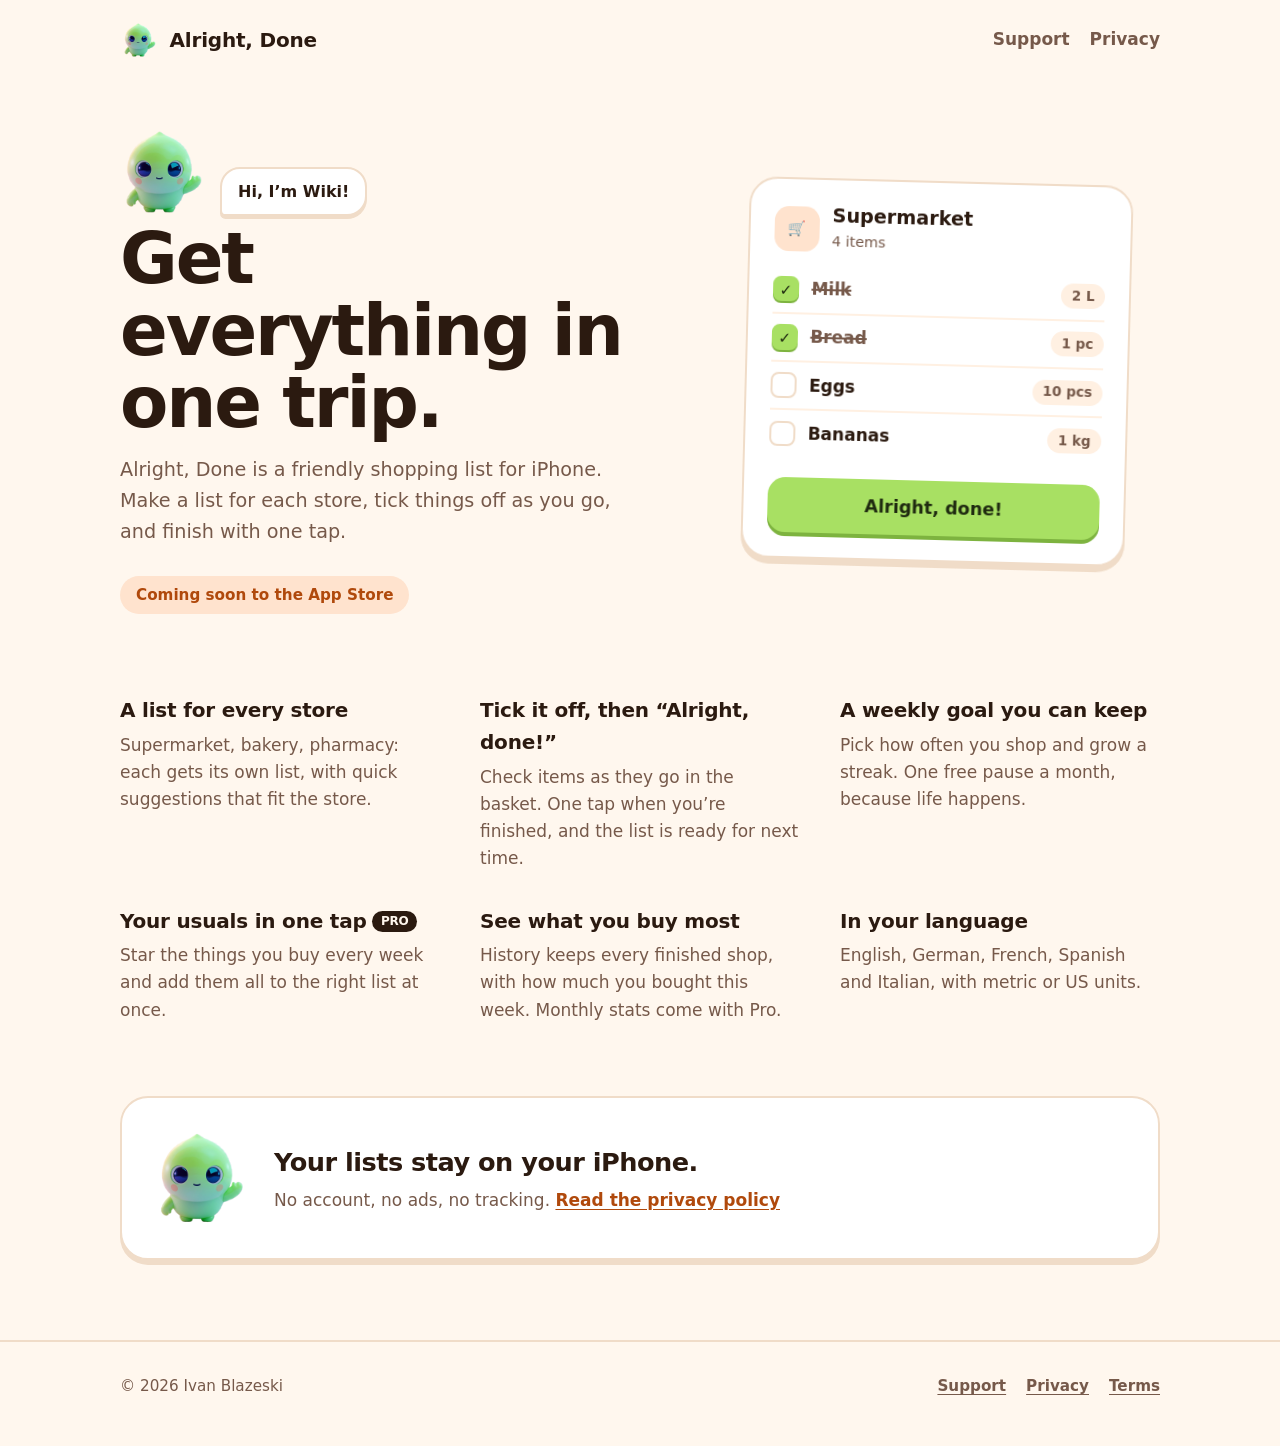
==== index.html @ 2600f2be "Website: home, privacy, support, terms" ====
<!doctype html>
<html lang="en">
<head>
<meta charset="utf-8">
<meta name="viewport" content="width=device-width, initial-scale=1">
<title>Alright, Done: a friendly shopping list for iPhone</title>
<meta name="description" content="Make a list for each store, tick things off, and get everything in one trip. Your lists stay on your iPhone.">
<meta property="og:title" content="Alright, Done: a friendly shopping list for iPhone">
<meta property="og:description" content="Make a list for each store, tick things off, and get everything in one trip. Your lists stay on your iPhone.">
<meta property="og:image" content="https://ivanblazeski.github.io/alrightdone/assets/apple-touch-icon.png">
<link rel="icon" href="assets/favicon.png">
<link rel="apple-touch-icon" href="assets/apple-touch-icon.png">
<link rel="stylesheet" href="assets/site.css">
</head>
<body>
<header class="site-header"><div class="wrap">
<a class="brand" href="./"><img src="assets/favicon.png" alt="" width="40" height="40">Alright, Done</a>
<nav class="site-nav" aria-label="Main"><a href="support/">Support</a><a href="privacy/">Privacy</a></nav>
</div></header>
<main class="wrap">
<section class="hero">
<div>
<div class="say"><img src="assets/wiki.png" alt="Wiki, the app's little green mascot, waving" width="88" height="88"><span class="bubble">Hi, I’m Wiki!</span></div>
<h1>Get everything in one trip.</h1>
<p class="lead">Alright, Done is a friendly shopping list for iPhone. Make a list for each store, tick things off as you go, and finish with one tap.</p>
<span class="status">Coming soon to the App Store</span>
</div>
<div class="listcard" role="img" aria-label="Example list: Supermarket, with milk and bread ticked off, eggs and bananas still to buy, and an Alright, done! button">
<div class="listcard-head"><span class="tile" aria-hidden="true">🛒</span><div><strong>Supermarket</strong><span>4 items</span></div></div>
<ul class="items" aria-hidden="true">
<li class="done"><span class="box">✓</span><span class="name">Milk</span><span class="amount">2 L</span></li>
<li class="done"><span class="box">✓</span><span class="name">Bread</span><span class="amount">1 pc</span></li>
<li><span class="box"></span><span class="name">Eggs</span><span class="amount">10 pcs</span></li>
<li><span class="box"></span><span class="name">Bananas</span><span class="amount">1 kg</span></li>
</ul>
<span class="finish" aria-hidden="true">Alright, done!</span>
</div>
</section>

<section class="features" aria-label="What the app does">
<div><h2>A list for every store</h2><p>Supermarket, bakery, pharmacy: each gets its own list, with quick suggestions that fit the store.</p></div>
<div><h2>Tick it off, then “Alright, done!”</h2><p>Check items as they go in the basket. One tap when you’re finished, and the list is ready for next time.</p></div>
<div><h2>A weekly goal you can keep</h2><p>Pick how often you shop and grow a streak. One free pause a month, because life happens.</p></div>
<div><h2>Your usuals in one tap<span class="pro">PRO</span></h2><p>Star the things you buy every week and add them all to the right list at once.</p></div>
<div><h2>See what you buy most</h2><p>History keeps every finished shop, with how much you bought this week. Monthly stats come with Pro.</p></div>
<div><h2>In your language</h2><p>English, German, French, Spanish and Italian, with metric or US units.</p></div>
</section>

<section class="promise">
<img src="assets/wiki.png" alt="" width="96" height="96">
<div><h2>Your lists stay on your iPhone.</h2><p>No account, no ads, no tracking. <a href="privacy/">Read the privacy policy</a></p></div>
</section>
</main>
<footer class="site-footer"><div class="wrap">
<span>© 2026 Ivan Blazeski</span>
<nav aria-label="Footer"><a href="support/">Support</a><a href="privacy/">Privacy</a><a href="terms/">Terms</a></nav>
</div></footer>
</body>
</html>
---- assets/site.css ----
:root{
  --bg:#FFF7EE; --surface:#FFFFFF; --surface2:#FFF0E2; --ink:#2B1A10; --ink2:#76594A;
  --border:#F0DCC8; --primary:#FF8A3D; --lip:#D9661C; --primary-text:#B0490C;
  --lime:#A8E063; --lime-lip:#7DB33F; --on-lime:#1F2A10; --tint:#FFE3CE;
  --font: ui-rounded, "SF Pro Rounded", "Nunito", system-ui, -apple-system, "Segoe UI", sans-serif;
  color-scheme: light dark;
}
@media (prefers-color-scheme: dark){
  :root{
    --bg:#1B1510; --surface:#2A211A; --surface2:#33281F; --ink:#FFF3E6; --ink2:#CDB6A5;
    --border:#3E3027; --lip:#B85A1A; --primary-text:#FFB27D; --lime:#B4EC6E; --lime-lip:#6E9F33;
    --tint:#45301F;
  }
}
*{box-sizing:border-box}
html{-webkit-text-size-adjust:100%}
body{margin:0;background:var(--bg);color:var(--ink);font-family:var(--font);font-size:1.0625rem;line-height:1.6;font-weight:500}
a{color:var(--primary-text);font-weight:700;text-underline-offset:3px}
a:focus-visible,.button:focus-visible{outline:3px solid var(--primary);outline-offset:3px;border-radius:8px}
img{max-width:100%;height:auto}
.wrap{max-width:68rem;margin:0 auto;padding:0 1.5rem}
.text{max-width:40rem}

/* header + footer */
.site-header{padding:1.25rem 0}
.site-header .wrap{display:flex;align-items:center;justify-content:space-between;gap:1rem;flex-wrap:wrap}
.brand{display:flex;align-items:center;gap:.6rem;color:var(--ink);text-decoration:none;font-weight:900;font-size:1.25rem;letter-spacing:-.01em}
.brand img{width:2.5rem;height:2.5rem}
.site-nav{display:flex;gap:1.25rem}
.site-nav a{color:var(--ink2);text-decoration:none;font-weight:800}
.site-nav a:hover,.site-nav a[aria-current=page]{color:var(--ink)}
.site-footer{margin-top:5rem;padding:2rem 0 3rem;border-top:2px solid var(--border);color:var(--ink2);font-size:.95rem}
.site-footer .wrap{display:flex;justify-content:space-between;gap:1rem;flex-wrap:wrap}
.site-footer nav{display:flex;gap:1.25rem}
.site-footer a{color:var(--ink2)}

/* hero */
.hero{display:grid;grid-template-columns:1.1fr .9fr;gap:3rem;align-items:center;padding:3rem 0 2rem}
.hero h1{font-size:clamp(2.6rem,6vw,4.4rem);line-height:1.02;letter-spacing:-.03em;font-weight:900;margin:.5rem 0 1rem}
.hero p.lead{font-size:1.2rem;color:var(--ink2);max-width:32rem;margin:0 0 1.75rem}
.say{display:flex;align-items:flex-end;gap:.75rem;margin-bottom:.5rem}
.say img{width:5.5rem}
.bubble{background:var(--surface);border:2px solid var(--border);border-radius:1.25rem 1.25rem 1.25rem .35rem;box-shadow:0 3px 0 var(--border);padding:.6rem 1rem;font-weight:800;font-size:1rem}
.status{display:inline-flex;align-items:center;gap:.5rem;background:var(--tint);color:var(--primary-text);border-radius:999px;padding:.45rem 1rem;font-weight:800;font-size:.95rem}

/* the list card: the one memorable thing */
.listcard{background:var(--surface);border:2px solid var(--border);border-radius:1.75rem;box-shadow:0 6px 0 var(--border);padding:1.5rem;max-width:24rem;justify-self:center;width:100%;transform:rotate(1.5deg)}
.listcard-head{display:flex;align-items:center;gap:.8rem;margin-bottom:.75rem}
.tile{width:2.8rem;height:2.8rem;border-radius:.9rem;background:var(--tint);display:grid;place-items:center;font-size:1.35rem}
.listcard-head strong{display:block;font-size:1.2rem;font-weight:900;line-height:1.2}
.listcard-head span{color:var(--ink2);font-size:.9rem}
.items{list-style:none;margin:0 0 1.25rem;padding:0}
.items li{display:flex;align-items:center;gap:.8rem;padding:.6rem 0;border-top:2px solid var(--surface2);font-weight:700}
.items li:first-child{border-top:0}
.box{width:1.6rem;height:1.6rem;border-radius:.5rem;border:2px solid var(--border);flex:none;display:grid;place-items:center}
.items li.done .box{background:var(--lime);border-color:var(--lime);box-shadow:0 2px 0 var(--lime-lip);color:var(--on-lime);font-size:.95rem;font-weight:900}
.items li.done .name{color:var(--ink2);text-decoration:line-through;text-decoration-thickness:2px}
.amount{margin-left:auto;background:var(--surface2);color:var(--ink2);border-radius:999px;padding:.1rem .65rem;font-size:.85rem;font-weight:800}
.finish{display:block;text-align:center;background:var(--lime);color:var(--on-lime);border-radius:1.1rem;box-shadow:0 4px 0 var(--lime-lip);padding:.85rem;font-weight:900;font-size:1.1rem}

/* features */
.features{display:grid;grid-template-columns:repeat(auto-fit,minmax(15rem,1fr));gap:2rem 2.5rem;padding:3rem 0 1rem}
.features h2{font-size:1.25rem;font-weight:900;margin:0 0 .35rem;letter-spacing:-.01em}
.features p{margin:0;color:var(--ink2)}
.pro{display:inline-block;background:var(--ink);color:var(--bg);border-radius:999px;padding:.05rem .55rem;font-size:.75rem;font-weight:900;margin-left:.35rem;vertical-align:.2em}
.promise{margin:3.5rem 0 0;background:var(--surface);border:2px solid var(--border);border-radius:1.75rem;box-shadow:0 5px 0 var(--border);padding:2rem;display:flex;gap:1.5rem;align-items:center;flex-wrap:wrap}
.promise h2{font-size:1.6rem;font-weight:900;letter-spacing:-.02em;margin:0 0 .25rem}
.promise p{margin:0;color:var(--ink2)}
.promise div{flex:1 1 20rem}

/* documents (privacy, support, terms) */
.doc{padding:2rem 0}
.doc h1{font-size:clamp(2.2rem,5vw,3.2rem);font-weight:900;letter-spacing:-.025em;line-height:1.08;margin:.5rem 0 .5rem}
.doc .updated{color:var(--ink2);margin:0 0 2rem}
.doc h2{font-size:1.35rem;font-weight:900;margin:2.5rem 0 .5rem;letter-spacing:-.01em}
.doc h3{font-size:1.1rem;font-weight:900;margin:1.75rem 0 .35rem}
.doc ul{padding-left:1.25rem}
.doc li{margin:.35rem 0}
.summary{background:var(--surface);border:2px solid var(--border);border-radius:1.25rem;box-shadow:0 4px 0 var(--border);padding:1.25rem 1.5rem;font-weight:700}
.summary p{margin:.25rem 0}
.mail{display:inline-block;background:var(--primary);color:#2B1A10;text-decoration:none;border-radius:1.1rem;box-shadow:0 4px 0 var(--lip);padding:.85rem 1.4rem;font-weight:900;margin:.5rem 0 1rem}
.mail:active{transform:translateY(3px);box-shadow:0 1px 0 var(--lip)}
details{border-top:2px solid var(--border);padding:.9rem 0}
details:last-of-type{border-bottom:2px solid var(--border)}
summary{cursor:pointer;font-weight:900;font-size:1.1rem;list-style:none;display:flex;justify-content:space-between;gap:1rem}
summary::-webkit-details-marker{display:none}
summary::after{content:"+";color:var(--primary-text);font-weight:900}
details[open] summary::after{content:"–"}
details p{margin:.6rem 0 .25rem;color:var(--ink2)}

@media (max-width:52rem){
  .hero{grid-template-columns:1fr;gap:2rem;padding-top:1.5rem}
  .listcard{transform:none}
}
@media (prefers-reduced-motion:no-preference){
  .listcard{animation:land .7s cubic-bezier(.2,.9,.3,1.2) both}
  @keyframes land{from{opacity:0;transform:translateY(16px) rotate(-1deg)}to{opacity:1;transform:rotate(1.5deg)}}
}
@media (prefers-reduced-motion:no-preference) and (max-width:52rem){
  @keyframes land{from{opacity:0;transform:translateY(16px)}to{opacity:1;transform:none}}
}
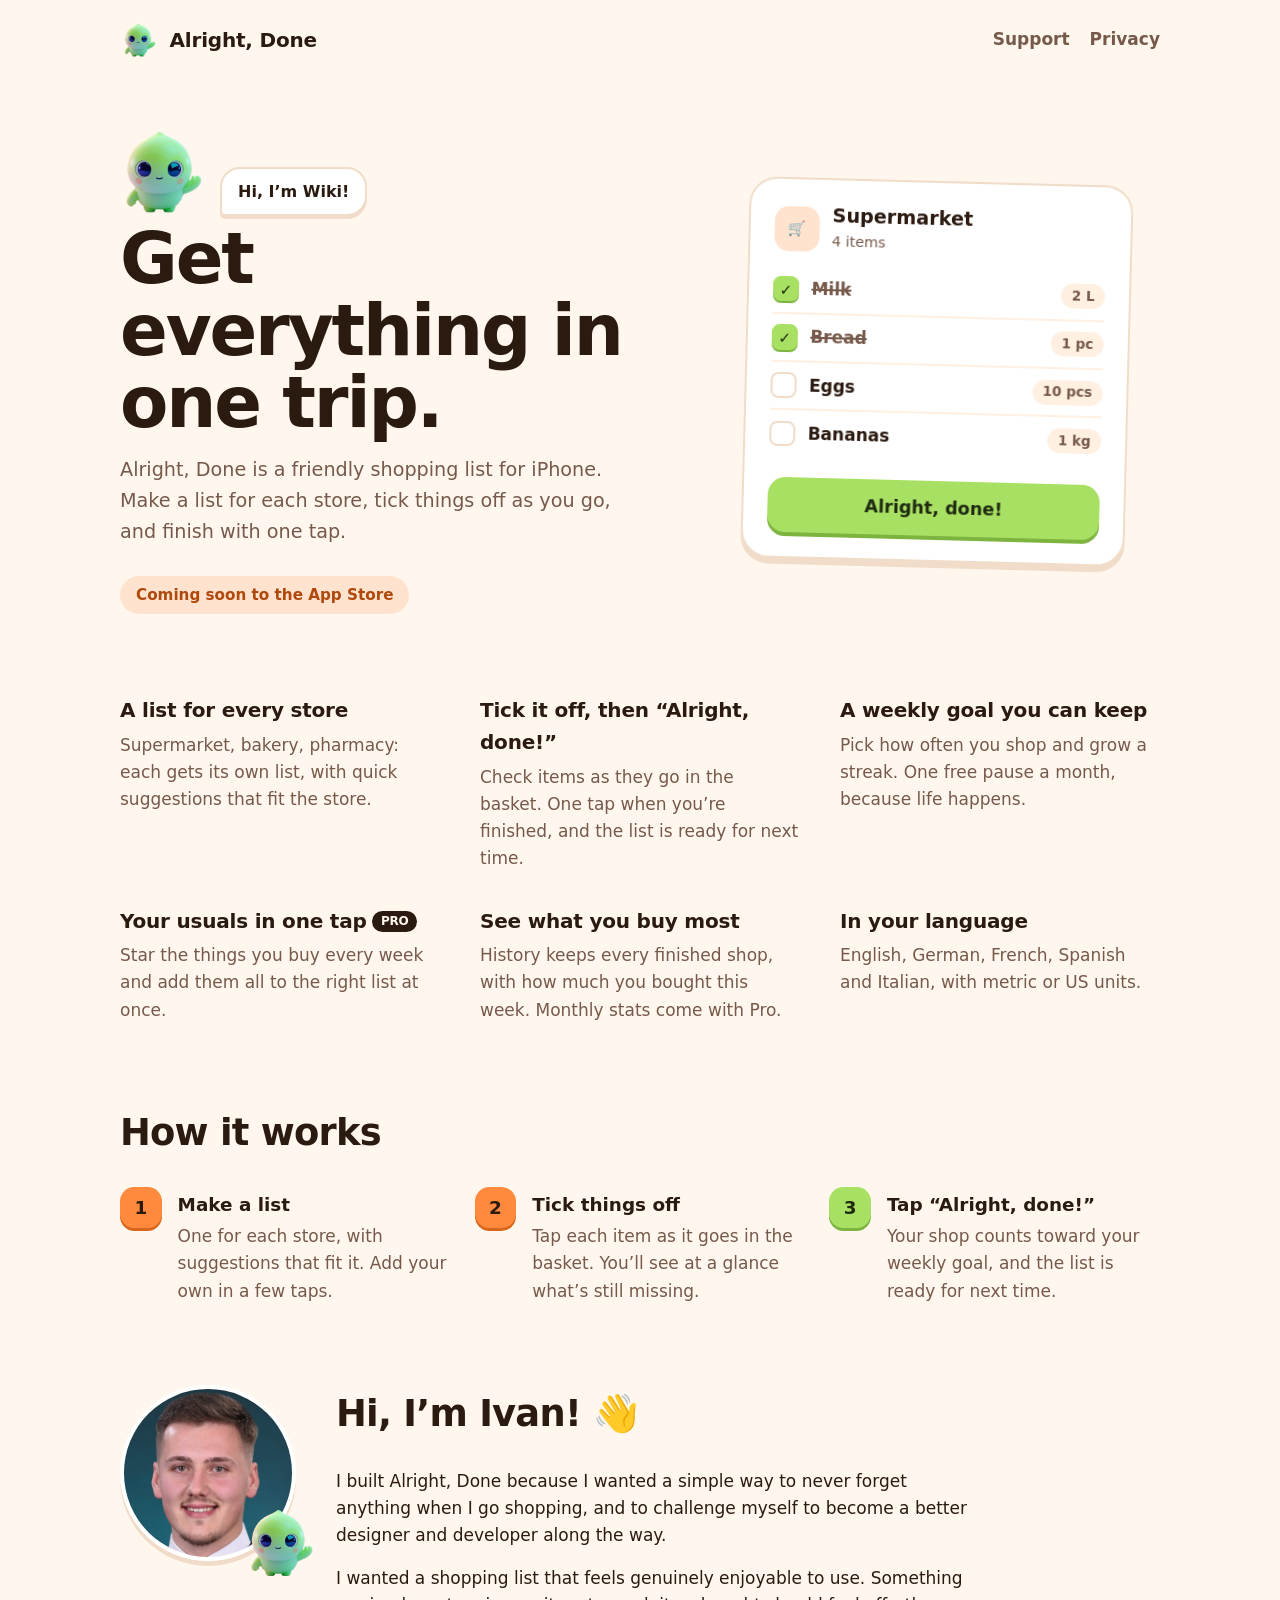
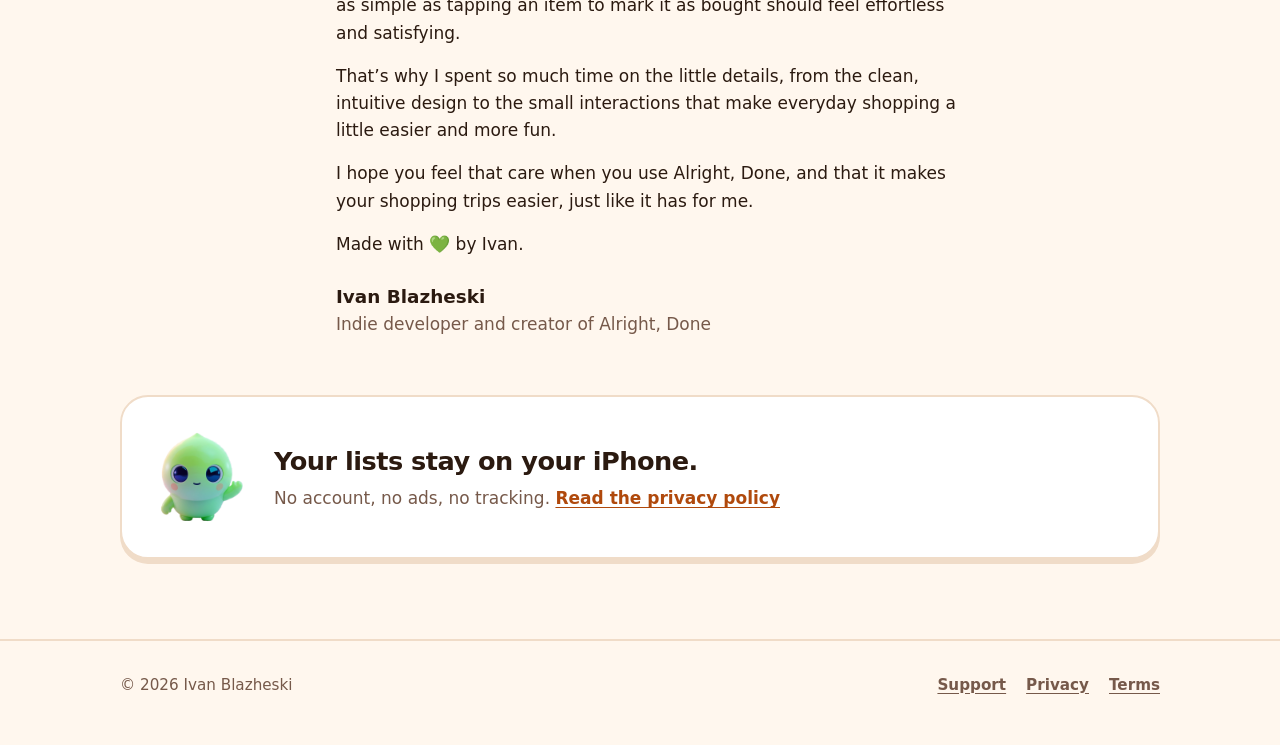
==== commit 1638468c: "Add How it works and Hi, I'm Ivan" ====
--- a/index.html
+++ b/index.html
@@ -46,13 +46,35 @@
 <div><h2>In your language</h2><p>English, German, French, Spanish and Italian, with metric or US units.</p></div>
 </section>
 
+<section class="steps" aria-labelledby="how">
+<h2 id="how">How it works</h2>
+<ol>
+<li><span class="n" aria-hidden="true">1</span><div><h3>Make a list</h3><p>One for each store, with suggestions that fit it. Add your own in a few taps.</p></div></li>
+<li><span class="n" aria-hidden="true">2</span><div><h3>Tick things off</h3><p>Tap each item as it goes in the basket. You’ll see at a glance what’s still missing.</p></div></li>
+<li><span class="n" aria-hidden="true">3</span><div><h3>Tap “Alright, done!”</h3><p>Your shop counts toward your weekly goal, and the list is ready for next time.</p></div></li>
+</ol>
+</section>
+
+<section class="hello" aria-labelledby="hello">
+<div class="portrait"><img class="photo" src="assets/ivan.jpg" alt="Ivan Blazheski, smiling" width="176" height="176"><img class="wiki" src="assets/wiki.png" alt="" width="72" height="72"></div>
+<div class="text">
+<h2 id="hello">Hi, I’m Ivan! 👋</h2>
+<p>I built Alright, Done because I wanted a simple way to never forget anything when I go shopping, and to challenge myself to become a better designer and developer along the way.</p>
+<p>I wanted a shopping list that feels genuinely enjoyable to use. Something as simple as tapping an item to mark it as bought should feel effortless and satisfying.</p>
+<p>That’s why I spent so much time on the little details, from the clean, intuitive design to the small interactions that make everyday shopping a little easier and more fun.</p>
+<p>I hope you feel that care when you use Alright, Done, and that it makes your shopping trips easier, just like it has for me.</p>
+<p>Made with 💚 by Ivan.</p>
+<div class="signature"><strong>Ivan Blazheski</strong><span>Indie developer and creator of Alright, Done</span></div>
+</div>
+</section>
+
 <section class="promise">
 <img src="assets/wiki.png" alt="" width="96" height="96">
 <div><h2>Your lists stay on your iPhone.</h2><p>No account, no ads, no tracking. <a href="privacy/">Read the privacy policy</a></p></div>
 </section>
 </main>
 <footer class="site-footer"><div class="wrap">
-<span>© 2026 Ivan Blazeski</span>
+<span>© 2026 Ivan Blazheski</span>
 <nav aria-label="Footer"><a href="support/">Support</a><a href="privacy/">Privacy</a><a href="terms/">Terms</a></nav>
 </div></footer>
 </body>
--- a/assets/site.css
+++ b/assets/site.css
@@ -99,3 +99,24 @@
 @media (prefers-reduced-motion:no-preference) and (max-width:52rem){
   @keyframes land{from{opacity:0;transform:translateY(16px)}to{opacity:1;transform:none}}
 }
+
+/* how it works: a real sequence, so numbered */
+.steps{margin:4rem 0 0}
+.steps h2,.hello h2{font-size:clamp(1.7rem,3.5vw,2.3rem);font-weight:900;letter-spacing:-.02em;margin:0 0 1.5rem}
+.steps ol{list-style:none;margin:0;padding:0;display:grid;grid-template-columns:repeat(auto-fit,minmax(15rem,1fr));gap:1.5rem}
+.steps li{display:flex;gap:1rem;align-items:flex-start}
+.steps .n{flex:none;width:2.6rem;height:2.6rem;border-radius:.9rem;background:var(--primary);color:#2B1A10;box-shadow:0 3px 0 var(--lip);display:grid;place-items:center;font-weight:900;font-size:1.15rem}
+.steps li:last-child .n{background:var(--lime);box-shadow:0 3px 0 var(--lime-lip);color:var(--on-lime)}
+.steps h3{margin:.2rem 0 .25rem;font-size:1.15rem;font-weight:900}
+.steps p{margin:0;color:var(--ink2)}
+
+/* hello from Ivan */
+.hello{margin:5rem 0 0;display:grid;grid-template-columns:auto 1fr;gap:2.5rem;align-items:start}
+.portrait{position:relative;width:11rem}
+.portrait .photo{width:11rem;height:11rem;border-radius:50%;object-fit:cover;border:4px solid var(--surface);box-shadow:0 5px 0 var(--border)}
+.portrait .wiki{position:absolute;width:4.5rem;right:-1.4rem;bottom:-.6rem}
+.hello .text p{margin:0 0 1rem}
+.signature{margin-top:1.5rem;display:flex;flex-direction:column}
+.signature strong{font-size:1.15rem;font-weight:900}
+.signature span{color:var(--ink2)}
+@media (max-width:40rem){.hello{grid-template-columns:1fr;gap:1.5rem}}
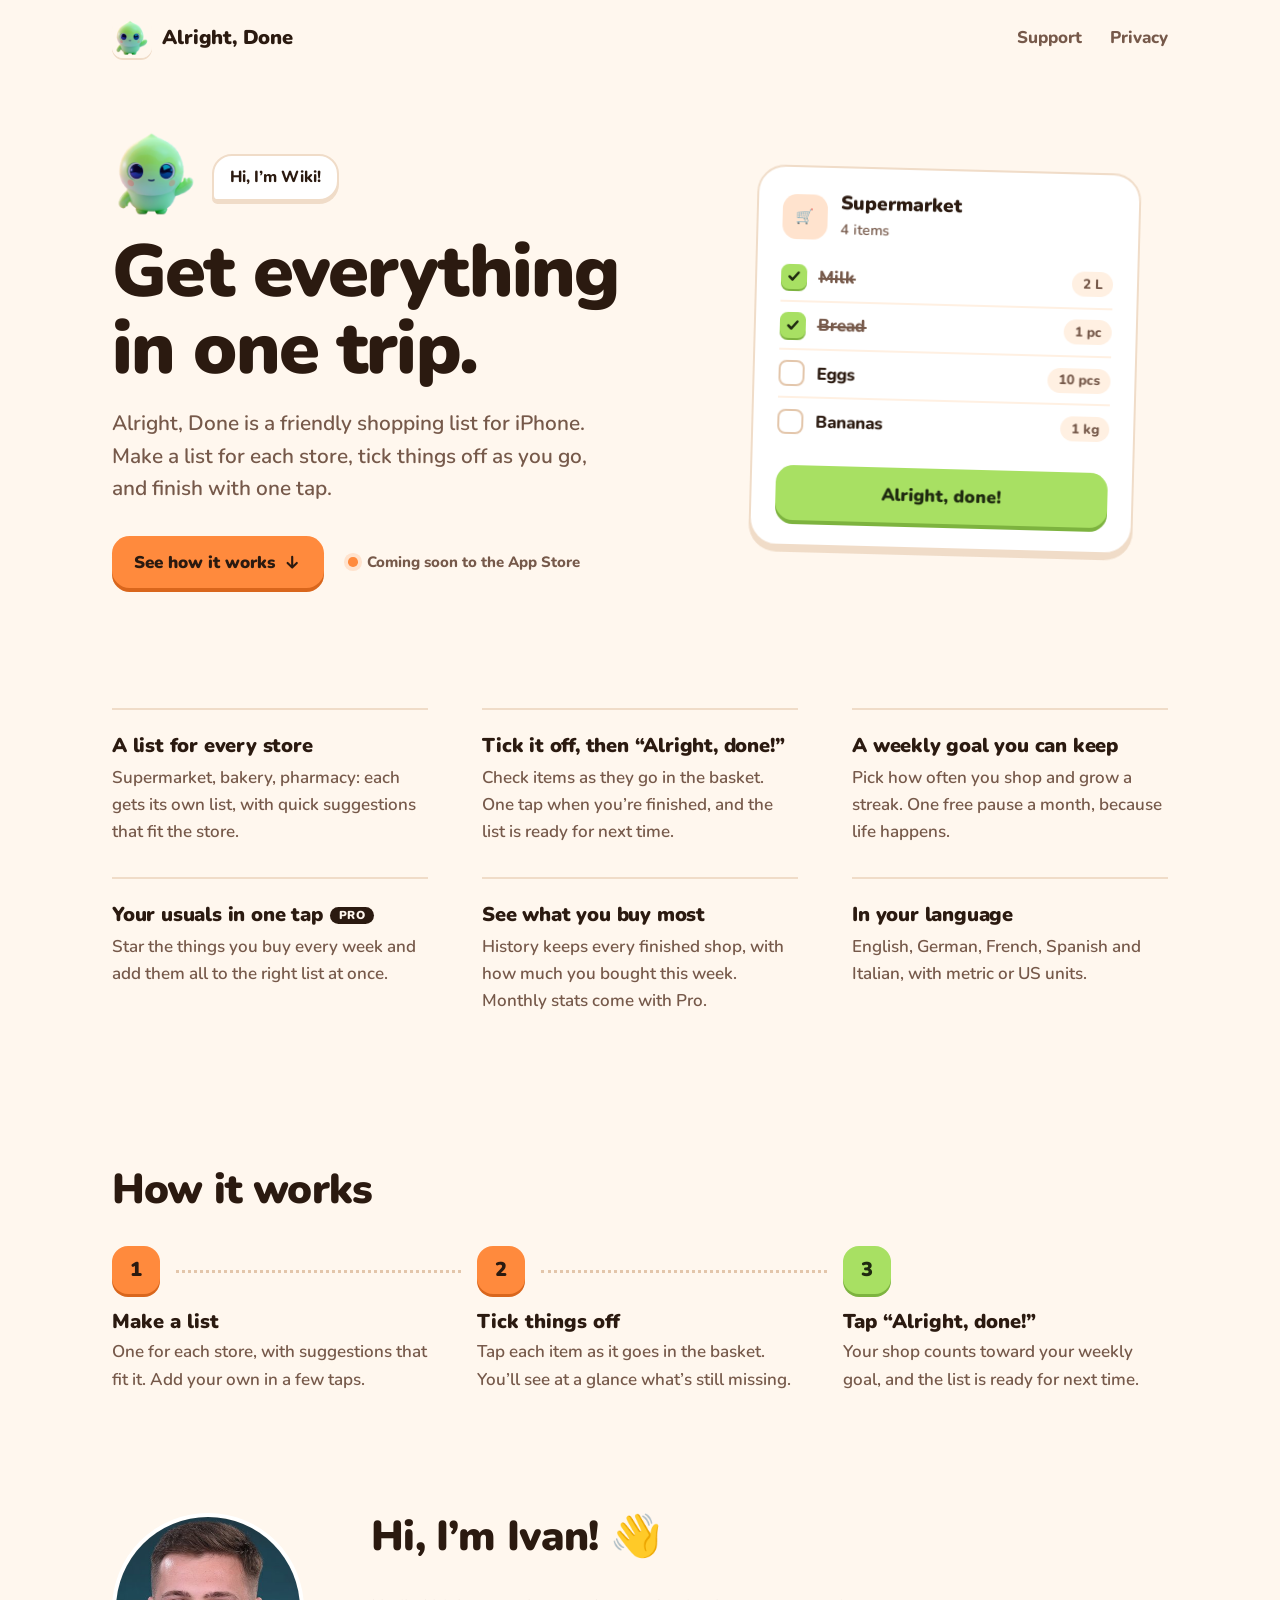
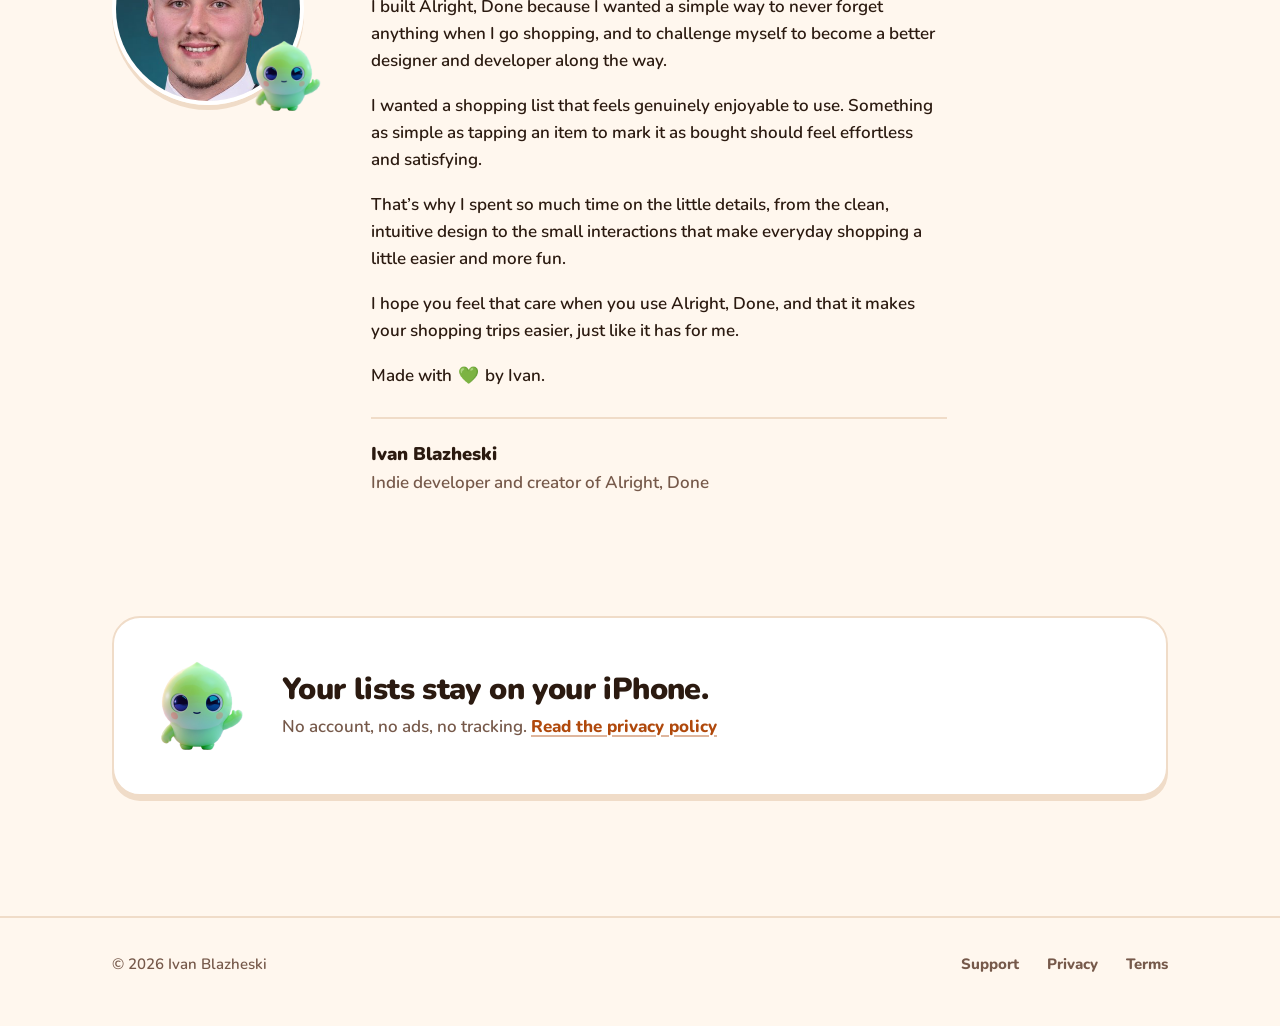
==== commit 346b51a3: "Polish typography, hero, motion, mobile and accessibility - Self-host Nunito (variable, latin + lati" ====
--- a/index.html
+++ b/index.html
@@ -8,28 +8,35 @@
 <meta property="og:title" content="Alright, Done: a friendly shopping list for iPhone">
 <meta property="og:description" content="Make a list for each store, tick things off, and get everything in one trip. Your lists stay on your iPhone.">
 <meta property="og:image" content="https://ivanblazeski.github.io/alrightdone/assets/apple-touch-icon.png">
+<meta name="theme-color" content="#FFF7EE" media="(prefers-color-scheme: light)">
+<meta name="theme-color" content="#1B1510" media="(prefers-color-scheme: dark)">
 <link rel="icon" href="assets/favicon.png">
 <link rel="apple-touch-icon" href="assets/apple-touch-icon.png">
+<link rel="preload" href="assets/fonts/nunito-latin-wght-normal.woff2" as="font" type="font/woff2" crossorigin>
 <link rel="stylesheet" href="assets/site.css">
 </head>
 <body>
+<a class="skip" href="#main">Skip to content</a>
 <header class="site-header"><div class="wrap">
-<a class="brand" href="./"><img src="assets/favicon.png" alt="" width="40" height="40">Alright, Done</a>
+<a class="brand" href="./"><img src="assets/icon-96.png" alt="" width="40" height="40">Alright, Done</a>
 <nav class="site-nav" aria-label="Main"><a href="support/">Support</a><a href="privacy/">Privacy</a></nav>
 </div></header>
-<main class="wrap">
+<main class="wrap" id="main">
 <section class="hero">
 <div>
-<div class="say"><img src="assets/wiki.png" alt="Wiki, the app's little green mascot, waving" width="88" height="88"><span class="bubble">Hi, I’m Wiki!</span></div>
+<div class="say"><img src="assets/wiki-192.png" alt="Wiki, the app's little green mascot, waving" width="88" height="88"><span class="bubble">Hi, I’m Wiki!</span></div>
 <h1>Get everything in one trip.</h1>
 <p class="lead">Alright, Done is a friendly shopping list for iPhone. Make a list for each store, tick things off as you go, and finish with one tap.</p>
-<span class="status">Coming soon to the App Store</span>
+<div class="actions">
+<a class="button" href="#how">See how it works<svg viewBox="0 0 24 24" fill="none" stroke="currentColor" stroke-width="2.75" stroke-linecap="round" stroke-linejoin="round" aria-hidden="true"><path d="M12 5v14M6 13l6 6 6-6"/></svg></a>
+<p class="status">Coming soon to the App Store</p>
+</div>
 </div>
 <div class="listcard" role="img" aria-label="Example list: Supermarket, with milk and bread ticked off, eggs and bananas still to buy, and an Alright, done! button">
 <div class="listcard-head"><span class="tile" aria-hidden="true">🛒</span><div><strong>Supermarket</strong><span>4 items</span></div></div>
 <ul class="items" aria-hidden="true">
-<li class="done"><span class="box">✓</span><span class="name">Milk</span><span class="amount">2 L</span></li>
-<li class="done"><span class="box">✓</span><span class="name">Bread</span><span class="amount">1 pc</span></li>
+<li class="done"><span class="box"><svg viewBox="0 0 16 16" fill="none" stroke="currentColor" stroke-width="2.5" stroke-linecap="round" stroke-linejoin="round"><path d="M3.5 8.5l3 3 6-7"/></svg></span><span class="name">Milk</span><span class="amount">2 L</span></li>
+<li class="done tick"><span class="box"><svg viewBox="0 0 16 16" fill="none" stroke="currentColor" stroke-width="2.5" stroke-linecap="round" stroke-linejoin="round"><path d="M3.5 8.5l3 3 6-7"/></svg></span><span class="name">Bread</span><span class="amount">1 pc</span></li>
 <li><span class="box"></span><span class="name">Eggs</span><span class="amount">10 pcs</span></li>
 <li><span class="box"></span><span class="name">Bananas</span><span class="amount">1 kg</span></li>
 </ul>
@@ -37,17 +44,20 @@
 </div>
 </section>
 
-<section class="features" aria-label="What the app does">
-<div><h2>A list for every store</h2><p>Supermarket, bakery, pharmacy: each gets its own list, with quick suggestions that fit the store.</p></div>
-<div><h2>Tick it off, then “Alright, done!”</h2><p>Check items as they go in the basket. One tap when you’re finished, and the list is ready for next time.</p></div>
-<div><h2>A weekly goal you can keep</h2><p>Pick how often you shop and grow a streak. One free pause a month, because life happens.</p></div>
-<div><h2>Your usuals in one tap<span class="pro">PRO</span></h2><p>Star the things you buy every week and add them all to the right list at once.</p></div>
-<div><h2>See what you buy most</h2><p>History keeps every finished shop, with how much you bought this week. Monthly stats come with Pro.</p></div>
-<div><h2>In your language</h2><p>English, German, French, Spanish and Italian, with metric or US units.</p></div>
+<section class="features" aria-labelledby="features">
+<h2 class="sr-only" id="features">What the app does</h2>
+<ul>
+<li><h3>A list for every store</h3><p>Supermarket, bakery, pharmacy: each gets its own list, with quick suggestions that fit the store.</p></li>
+<li><h3>Tick it off, then “Alright, done!”</h3><p>Check items as they go in the basket. One tap when you’re finished, and the list is ready for next time.</p></li>
+<li><h3>A weekly goal you can keep</h3><p>Pick how often you shop and grow a streak. One free pause a month, because life happens.</p></li>
+<li><h3>Your usuals in one tap<span class="pro">PRO</span></h3><p>Star the things you buy every week and add them all to the right list at once.</p></li>
+<li><h3>See what you buy most</h3><p>History keeps every finished shop, with how much you bought this week. Monthly stats come with Pro.</p></li>
+<li><h3>In your language</h3><p>English, German, French, Spanish and Italian, with metric or US units.</p></li>
+</ul>
 </section>
 
-<section class="steps" aria-labelledby="how">
-<h2 id="how">How it works</h2>
+<section class="steps" id="how" aria-labelledby="how-title">
+<h2 id="how-title">How it works</h2>
 <ol>
 <li><span class="n" aria-hidden="true">1</span><div><h3>Make a list</h3><p>One for each store, with suggestions that fit it. Add your own in a few taps.</p></div></li>
 <li><span class="n" aria-hidden="true">2</span><div><h3>Tick things off</h3><p>Tap each item as it goes in the basket. You’ll see at a glance what’s still missing.</p></div></li>
@@ -56,20 +66,20 @@
 </section>
 
 <section class="hello" aria-labelledby="hello">
-<div class="portrait"><img class="photo" src="assets/ivan.jpg" alt="Ivan Blazheski, smiling" width="176" height="176"><img class="wiki" src="assets/wiki.png" alt="" width="72" height="72"></div>
+<div class="portrait"><img class="photo" src="assets/ivan.jpg" alt="Ivan Blazheski, smiling" width="176" height="176" loading="lazy" decoding="async"><img class="wiki" src="assets/wiki-192.png" alt="" width="72" height="72" loading="lazy" decoding="async"></div>
 <div class="text">
-<h2 id="hello">Hi, I’m Ivan! 👋</h2>
+<h2 id="hello">Hi, I’m Ivan! <span aria-hidden="true">👋</span></h2>
 <p>I built Alright, Done because I wanted a simple way to never forget anything when I go shopping, and to challenge myself to become a better designer and developer along the way.</p>
 <p>I wanted a shopping list that feels genuinely enjoyable to use. Something as simple as tapping an item to mark it as bought should feel effortless and satisfying.</p>
 <p>That’s why I spent so much time on the little details, from the clean, intuitive design to the small interactions that make everyday shopping a little easier and more fun.</p>
 <p>I hope you feel that care when you use Alright, Done, and that it makes your shopping trips easier, just like it has for me.</p>
-<p>Made with 💚 by Ivan.</p>
+<p>Made with <span class="emoji">💚</span> by Ivan.</p>
 <div class="signature"><strong>Ivan Blazheski</strong><span>Indie developer and creator of Alright, Done</span></div>
 </div>
 </section>
 
 <section class="promise">
-<img src="assets/wiki.png" alt="" width="96" height="96">
+<img src="assets/wiki-192.png" alt="" width="96" height="96" loading="lazy" decoding="async">
 <div><h2>Your lists stay on your iPhone.</h2><p>No account, no ads, no tracking. <a href="privacy/">Read the privacy policy</a></p></div>
 </section>
 </main>
--- a/assets/site.css
+++ b/assets/site.css
@@ -1,47 +1,92 @@
+/* Nunito, self-hosted (SIL Open Font License, see fonts/OFL.txt). One variable file per subset covers every weight the app uses. */
+@font-face{
+  font-family:"Nunito";font-style:normal;font-display:swap;font-weight:200 1000;
+  src:url(fonts/nunito-latin-wght-normal.woff2) format("woff2-variations"),url(fonts/nunito-latin-wght-normal.woff2) format("woff2");
+  unicode-range:U+0000-00FF,U+0131,U+0152-0153,U+02BB-02BC,U+02C6,U+02DA,U+02DC,U+0304,U+0308,U+0329,U+2000-206F,U+20AC,U+2122,U+2191,U+2193,U+2212,U+2215,U+FEFF,U+FFFD;
+}
+@font-face{
+  font-family:"Nunito";font-style:normal;font-display:swap;font-weight:200 1000;
+  src:url(fonts/nunito-latin-ext-wght-normal.woff2) format("woff2-variations"),url(fonts/nunito-latin-ext-wght-normal.woff2) format("woff2");
+  unicode-range:U+0100-02BA,U+02BD-02C5,U+02C7-02CC,U+02CE-02D7,U+02DD-02FF,U+0304,U+0308,U+0329,U+1D00-1DBF,U+1E00-1E9F,U+1EF2-1EFF,U+2020,U+20A0-20AB,U+20AD-20C0,U+2113,U+2C60-2C7F,U+A720-A7FF;
+}
+
 :root{
   --bg:#FFF7EE; --surface:#FFFFFF; --surface2:#FFF0E2; --ink:#2B1A10; --ink2:#76594A;
-  --border:#F0DCC8; --primary:#FF8A3D; --lip:#D9661C; --primary-text:#B0490C;
+  --border:#F0DCC8; --box:#E3C6AB; --primary:#FF8A3D; --lip:#D9661C; --on-primary:#2B1A10; --primary-text:#B0490C;
   --lime:#A8E063; --lime-lip:#7DB33F; --on-lime:#1F2A10; --tint:#FFE3CE;
-  --font: ui-rounded, "SF Pro Rounded", "Nunito", system-ui, -apple-system, "Segoe UI", sans-serif;
-  color-scheme: light dark;
-}
-@media (prefers-color-scheme: dark){
+  --focus:#B0490C;
+  --font:"Nunito", ui-rounded, system-ui, -apple-system, "Segoe UI", sans-serif;
+
+  /* type scale, ~1.25 steps */
+  --t-small:.9375rem; --t-body:1.0625rem; --t-lead:clamp(1.15rem,1.05rem + .4vw,1.3rem);
+  --t-h3:1.25rem; --t-h2:clamp(1.85rem,1.4rem + 1.9vw,2.6rem); --t-h1:clamp(2.7rem,1.7rem + 4.4vw,4.6rem);
+
+  /* spacing */
+  --gutter:clamp(1.25rem,.8rem + 2vw,2rem);
+  --section:clamp(4.5rem,3rem + 6vw,7.5rem);
+
+  --ease-out:cubic-bezier(.23,1,.32,1);
+  color-scheme:light dark;
+}
+@media (prefers-color-scheme:dark){
   :root{
     --bg:#1B1510; --surface:#2A211A; --surface2:#33281F; --ink:#FFF3E6; --ink2:#CDB6A5;
-    --border:#3E3027; --lip:#B85A1A; --primary-text:#FFB27D; --lime:#B4EC6E; --lime-lip:#6E9F33;
-    --tint:#45301F;
+    --border:#45362B; --box:#6B5545; --lip:#B85A1A; --primary-text:#FFB27D; --lime:#B4EC6E; --lime-lip:#6E9F33;
+    --tint:#45301F; --focus:#FFB27D;
   }
 }
-*{box-sizing:border-box}
-html{-webkit-text-size-adjust:100%}
-body{margin:0;background:var(--bg);color:var(--ink);font-family:var(--font);font-size:1.0625rem;line-height:1.6;font-weight:500}
-a{color:var(--primary-text);font-weight:700;text-underline-offset:3px}
-a:focus-visible,.button:focus-visible{outline:3px solid var(--primary);outline-offset:3px;border-radius:8px}
+
+*,*::before,*::after{box-sizing:border-box}
+html{-webkit-text-size-adjust:100%;text-size-adjust:100%}
+body{margin:0;background:var(--bg);color:var(--ink);font-family:var(--font);font-size:var(--t-body);line-height:1.6;font-weight:600;
+  -webkit-font-smoothing:antialiased;-moz-osx-font-smoothing:grayscale;font-optical-sizing:auto}
+h1,h2,h3{font-weight:900;line-height:1.15;text-wrap:balance;color:var(--ink)}
+p,li,dd{text-wrap:pretty}
+a{color:var(--primary-text);font-weight:800;text-decoration-thickness:2px;text-underline-offset:.2em;text-decoration-color:color-mix(in srgb,currentColor 40%,transparent);transition:text-decoration-color .15s ease}
+a:hover{text-decoration-color:currentColor}
+:focus-visible{outline:3px solid var(--focus);outline-offset:3px;border-radius:.6rem}
+::selection{background:var(--tint);color:var(--ink)}
 img{max-width:100%;height:auto}
-.wrap{max-width:68rem;margin:0 auto;padding:0 1.5rem}
-.text{max-width:40rem}
+.wrap{max-width:70rem;margin:0 auto;padding:0 var(--gutter)}
+.sr-only{position:absolute;width:1px;height:1px;padding:0;margin:-1px;overflow:hidden;clip-path:inset(50%);white-space:nowrap;border:0}
+.skip{position:absolute;left:var(--gutter);top:.75rem;z-index:10;background:var(--surface);color:var(--ink);padding:.6rem 1rem;border-radius:.8rem;box-shadow:0 3px 0 var(--border);transform:translateY(-200%)}
+.skip:focus-visible{transform:none}
 
 /* header + footer */
-.site-header{padding:1.25rem 0}
-.site-header .wrap{display:flex;align-items:center;justify-content:space-between;gap:1rem;flex-wrap:wrap}
-.brand{display:flex;align-items:center;gap:.6rem;color:var(--ink);text-decoration:none;font-weight:900;font-size:1.25rem;letter-spacing:-.01em}
-.brand img{width:2.5rem;height:2.5rem}
-.site-nav{display:flex;gap:1.25rem}
-.site-nav a{color:var(--ink2);text-decoration:none;font-weight:800}
-.site-nav a:hover,.site-nav a[aria-current=page]{color:var(--ink)}
-.site-footer{margin-top:5rem;padding:2rem 0 3rem;border-top:2px solid var(--border);color:var(--ink2);font-size:.95rem}
-.site-footer .wrap{display:flex;justify-content:space-between;gap:1rem;flex-wrap:wrap}
-.site-footer nav{display:flex;gap:1.25rem}
-.site-footer a{color:var(--ink2)}
+.site-header{padding:1rem 0}
+.site-header .wrap{display:flex;align-items:center;justify-content:space-between;gap:.5rem 1rem;flex-wrap:wrap}
+.brand{display:inline-flex;align-items:center;gap:.65rem;min-height:2.75rem;color:var(--ink);text-decoration:none;font-weight:900;font-size:1.25rem;letter-spacing:-.01em}
+.brand img{width:2.5rem;height:2.5rem;border-radius:.7rem;box-shadow:0 2px 0 var(--border)}
+.site-nav,.site-footer nav{display:flex;gap:.25rem;margin-right:-.75rem}
+.site-nav a,.site-footer nav a{display:inline-flex;align-items:center;min-height:2.75rem;padding:0 .75rem;border-radius:.8rem;text-decoration:none;font-weight:800;color:var(--ink2);transition:color .15s ease,background-color .15s ease}
+.site-nav a[aria-current=page],.site-footer nav a[aria-current=page]{color:var(--ink)}
+.site-nav a[aria-current=page]{background:var(--surface2)}
+@media (hover:hover) and (pointer:fine){
+  .site-nav a:hover,.site-footer nav a:hover{color:var(--ink);background:var(--surface2)}
+}
+.site-footer{margin-top:var(--section);padding:1.5rem 0 2.5rem;border-top:2px solid var(--border);color:var(--ink2);font-size:var(--t-small)}
+.site-footer .wrap{display:flex;justify-content:space-between;align-items:center;gap:.5rem 1rem;flex-wrap:wrap}
+
+/* buttons: tangerine with a lip, lime is kept for "done" */
+.button{display:inline-flex;align-items:center;justify-content:center;gap:.5rem;min-height:3.25rem;padding:.8rem 1.4rem;border-radius:1.1rem;
+  background:var(--primary);color:var(--on-primary);text-decoration:none;font-weight:900;font-size:1.0625rem;line-height:1.25;
+  box-shadow:0 4px 0 var(--lip);transition:transform .16s var(--ease-out),box-shadow .16s var(--ease-out);-webkit-tap-highlight-color:transparent}
+.button svg{width:1.15rem;height:1.15rem;flex:none}
+@media (hover:hover) and (pointer:fine){
+  .button:hover{transform:translateY(-1px);box-shadow:0 5px 0 var(--lip)}
+}
+.button:active{transform:translateY(3px);box-shadow:0 1px 0 var(--lip);transition-duration:.08s}
 
 /* hero */
-.hero{display:grid;grid-template-columns:1.1fr .9fr;gap:3rem;align-items:center;padding:3rem 0 2rem}
-.hero h1{font-size:clamp(2.6rem,6vw,4.4rem);line-height:1.02;letter-spacing:-.03em;font-weight:900;margin:.5rem 0 1rem}
-.hero p.lead{font-size:1.2rem;color:var(--ink2);max-width:32rem;margin:0 0 1.75rem}
-.say{display:flex;align-items:flex-end;gap:.75rem;margin-bottom:.5rem}
-.say img{width:5.5rem}
-.bubble{background:var(--surface);border:2px solid var(--border);border-radius:1.25rem 1.25rem 1.25rem .35rem;box-shadow:0 3px 0 var(--border);padding:.6rem 1rem;font-weight:800;font-size:1rem}
-.status{display:inline-flex;align-items:center;gap:.5rem;background:var(--tint);color:var(--primary-text);border-radius:999px;padding:.45rem 1rem;font-weight:800;font-size:.95rem}
+.hero{display:grid;grid-template-columns:minmax(0,1.1fr) minmax(0,.9fr);gap:3rem 4rem;align-items:center;padding:clamp(1.5rem,1rem + 3vw,4rem) 0 0}
+.hero h1{font-size:var(--t-h1);line-height:1.04;letter-spacing:-.025em;margin:1rem 0 1.25rem;max-width:12ch}
+.hero .lead{font-size:var(--t-lead);line-height:1.55;color:var(--ink2);max-width:31rem;margin:0 0 2rem}
+.say{display:flex;align-items:flex-end;gap:.75rem}
+.say img{width:5.5rem;height:5.5rem}
+.bubble{position:relative;margin-bottom:1.1rem;background:var(--surface);border:2px solid var(--border);border-radius:1.25rem 1.25rem 1.25rem .35rem;box-shadow:0 3px 0 var(--border);padding:.55rem 1rem;font-weight:800;font-size:1rem;transform-origin:0 100%}
+.actions{display:flex;flex-wrap:wrap;align-items:center;gap:1rem 1.5rem}
+.status{display:inline-flex;align-items:center;gap:.6rem;margin:0;color:var(--ink2);font-weight:800;font-size:var(--t-small)}
+.status::before{content:"";width:.6rem;height:.6rem;border-radius:50%;background:var(--primary);box-shadow:0 0 0 4px var(--tint);flex:none}
 
 /* the list card: the one memorable thing */
 .listcard{background:var(--surface);border:2px solid var(--border);border-radius:1.75rem;box-shadow:0 6px 0 var(--border);padding:1.5rem;max-width:24rem;justify-self:center;width:100%;transform:rotate(1.5deg)}
@@ -50,73 +95,143 @@
 .listcard-head strong{display:block;font-size:1.2rem;font-weight:900;line-height:1.2}
 .listcard-head span{color:var(--ink2);font-size:.9rem}
 .items{list-style:none;margin:0 0 1.25rem;padding:0}
-.items li{display:flex;align-items:center;gap:.8rem;padding:.6rem 0;border-top:2px solid var(--surface2);font-weight:700}
+.items li{display:flex;align-items:center;gap:.8rem;padding:.6rem 0;border-top:2px solid var(--surface2);font-weight:800}
 .items li:first-child{border-top:0}
-.box{width:1.6rem;height:1.6rem;border-radius:.5rem;border:2px solid var(--border);flex:none;display:grid;place-items:center}
-.items li.done .box{background:var(--lime);border-color:var(--lime);box-shadow:0 2px 0 var(--lime-lip);color:var(--on-lime);font-size:.95rem;font-weight:900}
-.items li.done .name{color:var(--ink2);text-decoration:line-through;text-decoration-thickness:2px}
-.amount{margin-left:auto;background:var(--surface2);color:var(--ink2);border-radius:999px;padding:.1rem .65rem;font-size:.85rem;font-weight:800}
+.box{width:1.6rem;height:1.6rem;border-radius:.5rem;border:2px solid var(--box);flex:none;display:grid;place-items:center;color:var(--on-lime)}
+.box svg{width:1rem;height:1rem;opacity:0}
+.name{position:relative}
+.name::after{content:"";position:absolute;left:-.1em;right:-.1em;top:52%;height:2px;border-radius:2px;background:currentColor;transform:scaleX(0);transform-origin:0 50%}
+.items li.done .box{background:var(--lime);border-color:var(--lime);box-shadow:0 2px 0 var(--lime-lip)}
+.items li.done .box svg{opacity:1}
+.items li.done .name{color:var(--ink2)}
+.items li.done .name::after{transform:none}
+.amount{margin-left:auto;background:var(--surface2);color:var(--ink2);border-radius:999px;padding:.1rem .65rem;font-size:.85rem;font-weight:800;font-variant-numeric:tabular-nums}
 .finish{display:block;text-align:center;background:var(--lime);color:var(--on-lime);border-radius:1.1rem;box-shadow:0 4px 0 var(--lime-lip);padding:.85rem;font-weight:900;font-size:1.1rem}
 
-/* features */
-.features{display:grid;grid-template-columns:repeat(auto-fit,minmax(15rem,1fr));gap:2rem 2.5rem;padding:3rem 0 1rem}
-.features h2{font-size:1.25rem;font-weight:900;margin:0 0 .35rem;letter-spacing:-.01em}
-.features p{margin:0;color:var(--ink2)}
-.pro{display:inline-block;background:var(--ink);color:var(--bg);border-radius:999px;padding:.05rem .55rem;font-size:.75rem;font-weight:900;margin-left:.35rem;vertical-align:.2em}
-.promise{margin:3.5rem 0 0;background:var(--surface);border:2px solid var(--border);border-radius:1.75rem;box-shadow:0 5px 0 var(--border);padding:2rem;display:flex;gap:1.5rem;align-items:center;flex-wrap:wrap}
-.promise h2{font-size:1.6rem;font-weight:900;letter-spacing:-.02em;margin:0 0 .25rem}
+/* features: rows like the app's list, not cards */
+.features{margin-top:var(--section)}
+.features ul{list-style:none;margin:0;padding:0;display:grid;grid-template-columns:repeat(auto-fit,minmax(min(100%,18rem),1fr));gap:0 clamp(2rem,1rem + 3vw,3.5rem)}
+.features li{border-top:2px solid var(--border);padding:1.5rem 0 2rem}
+.features h3{font-size:var(--t-h3);letter-spacing:-.01em;margin:0 0 .4rem}
+.features p{margin:0;color:var(--ink2);max-width:34ch}
+.pro{display:inline-block;background:var(--ink);color:var(--bg);border-radius:999px;padding:.1rem .55rem;font-size:.72rem;font-weight:900;letter-spacing:.04em;margin-left:.45rem;vertical-align:.2em}
+
+/* section headings */
+.steps h2,.hello h2{font-size:var(--t-h2);letter-spacing:-.02em;margin:0 0 2rem}
+
+/* how it works: a real sequence, so numbered */
+.steps{margin-top:var(--section);scroll-margin-top:1.5rem}
+.steps ol{list-style:none;margin:0;padding:0;display:grid;grid-template-columns:repeat(3,minmax(0,1fr));gap:2.5rem}
+.steps li{position:relative;display:flex;flex-direction:column;gap:1rem}
+.steps .n{flex:none;width:3rem;height:3rem;border-radius:1rem;background:var(--primary);color:var(--on-primary);box-shadow:0 3px 0 var(--lip);display:grid;place-items:center;font-weight:900;font-size:1.25rem;position:relative;z-index:1}
+.steps li:not(:last-child)::after{content:"";position:absolute;top:1.5rem;left:4rem;right:-1.5rem;border-top:3px dotted var(--box)}
+.steps li:last-child .n{background:var(--lime);box-shadow:0 3px 0 var(--lime-lip);color:var(--on-lime)}
+.steps h3{margin:0 0 .35rem;font-size:var(--t-h3)}
+.steps p{margin:0;color:var(--ink2);max-width:32ch}
+
+/* hello from Ivan */
+.hello{margin-top:var(--section);display:grid;grid-template-columns:auto minmax(0,1fr);gap:clamp(2rem,1rem + 4vw,4.5rem);align-items:start}
+.portrait{position:relative;width:12rem}
+.portrait .photo{display:block;width:12rem;height:12rem;border-radius:50%;object-fit:cover;border:4px solid var(--surface);box-shadow:0 5px 0 var(--border)}
+.portrait .wiki{position:absolute;width:4.75rem;right:-1.4rem;bottom:-.6rem}
+.hello .text{max-width:36rem}
+.hello .text p{margin:0 0 1.1rem}
+.emoji{margin-inline:.1em}
+.signature{margin-top:1.75rem;padding-top:1.25rem;border-top:2px solid var(--border);display:flex;flex-direction:column}
+.signature strong{font-size:1.15rem;font-weight:900}
+.signature span{color:var(--ink2)}
+
+/* privacy promise */
+.promise{margin-top:var(--section);background:var(--surface);border:2px solid var(--border);border-radius:1.75rem;box-shadow:0 5px 0 var(--border);padding:clamp(1.5rem,1rem + 2vw,2.5rem);display:flex;gap:1.5rem 2rem;align-items:center;flex-wrap:wrap}
+.promise img{width:6rem;height:6rem}
+.promise h2{font-size:clamp(1.5rem,1.25rem + 1vw,1.9rem);letter-spacing:-.02em;margin:0 0 .35rem}
 .promise p{margin:0;color:var(--ink2)}
 .promise div{flex:1 1 20rem}
 
 /* documents (privacy, support, terms) */
-.doc{padding:2rem 0}
-.doc h1{font-size:clamp(2.2rem,5vw,3.2rem);font-weight:900;letter-spacing:-.025em;line-height:1.08;margin:.5rem 0 .5rem}
-.doc .updated{color:var(--ink2);margin:0 0 2rem}
-.doc h2{font-size:1.35rem;font-weight:900;margin:2.5rem 0 .5rem;letter-spacing:-.01em}
-.doc h3{font-size:1.1rem;font-weight:900;margin:1.75rem 0 .35rem}
-.doc ul{padding-left:1.25rem}
-.doc li{margin:.35rem 0}
-.summary{background:var(--surface);border:2px solid var(--border);border-radius:1.25rem;box-shadow:0 4px 0 var(--border);padding:1.25rem 1.5rem;font-weight:700}
+.doc{max-width:38rem;margin:0 auto;padding:clamp(1.5rem,1rem + 2vw,3rem) 0 0}
+.doc h1{font-size:clamp(2.4rem,1.8rem + 2.6vw,3.5rem);letter-spacing:-.025em;line-height:1.06;margin:0 0 1rem}
+.doc .updated{color:var(--ink2);font-size:var(--t-small);margin:0 0 2rem}
+.doc h2{font-size:1.5rem;letter-spacing:-.015em;margin:2.75rem 0 .6rem}
+.doc h3{font-size:1.2rem;margin:2rem 0 .4rem}
+.doc p{margin:0 0 1rem}
+.doc ul{padding-left:1.25rem;margin:0 0 1.25rem}
+.doc li{margin:.5rem 0;padding-left:.25rem}
+.doc li::marker{color:var(--primary-text)}
+.summary{background:var(--surface);border:2px solid var(--border);border-radius:1.25rem;box-shadow:0 4px 0 var(--border);padding:1.25rem 1.5rem;font-weight:800;margin:0 0 1rem}
 .summary p{margin:.25rem 0}
-.mail{display:inline-block;background:var(--primary);color:#2B1A10;text-decoration:none;border-radius:1.1rem;box-shadow:0 4px 0 var(--lip);padding:.85rem 1.4rem;font-weight:900;margin:.5rem 0 1rem}
-.mail:active{transform:translateY(3px);box-shadow:0 1px 0 var(--lip)}
-details{border-top:2px solid var(--border);padding:.9rem 0}
+.summary p:first-child{font-size:1.15rem;font-weight:900}
+
+/* support */
+.mail{margin:.5rem 0 1.5rem;flex-wrap:wrap;column-gap:.3em;text-align:center}
+.mail .addr{white-space:nowrap}
+@media (max-width:30rem){
+  .mail{display:flex;flex-direction:column;gap:0;width:100%}
+  .mail .label{font-size:.9375rem;font-weight:800}
+}
+details{border-top:2px solid var(--border)}
 details:last-of-type{border-bottom:2px solid var(--border)}
-summary{cursor:pointer;font-weight:900;font-size:1.1rem;list-style:none;display:flex;justify-content:space-between;gap:1rem}
+summary{cursor:pointer;font-weight:900;font-size:1.1rem;line-height:1.35;list-style:none;display:flex;justify-content:space-between;align-items:center;gap:1rem;min-height:3.5rem;padding:.75rem 0;border-radius:.6rem;-webkit-tap-highlight-color:transparent}
 summary::-webkit-details-marker{display:none}
-summary::after{content:"+";color:var(--primary-text);font-weight:900}
-details[open] summary::after{content:"–"}
-details p{margin:.6rem 0 .25rem;color:var(--ink2)}
+summary::after{content:"";flex:none;width:1.75rem;height:1.75rem;border-radius:.6rem;background:var(--surface2) no-repeat center/.9rem;
+  background-image:linear-gradient(var(--primary-text),var(--primary-text)),linear-gradient(var(--primary-text),var(--primary-text));
+  background-size:.85rem 2.5px,2.5px .85rem;transition:background-size .2s var(--ease-out),background-color .15s ease}
+details[open] summary::after{background-size:.85rem 2.5px,2.5px 0}
+@media (hover:hover) and (pointer:fine){ summary:hover::after{background-color:var(--tint)} }
+details p{margin:0 0 1.1rem;color:var(--ink2);max-width:60ch}
+
+/* 404 */
+.lost{text-align:center}
+.lost img{width:8.5rem;height:8.5rem;margin:0 auto 1rem;display:block}
+.lost p{color:var(--ink2)}
 
 @media (max-width:52rem){
-  .hero{grid-template-columns:1fr;gap:2rem;padding-top:1.5rem}
+  .hero{grid-template-columns:1fr}
   .listcard{transform:none}
-}
+  .steps ol{grid-template-columns:1fr;gap:1.75rem}
+  .steps li{flex-direction:row;gap:1.1rem}
+  .steps li:not(:last-child)::after{top:3.75rem;bottom:-1.5rem;left:1.5rem;right:auto;border-top:0;border-left:3px dotted var(--box)}
+}
+@media (max-width:40rem){
+  .hello{grid-template-columns:1fr;gap:1.75rem}
+  .portrait,.portrait .photo{width:9.5rem;height:9.5rem}
+  .portrait .wiki{width:4rem}
+  .site-nav{margin-left:-.75rem}
+  .site-footer nav{margin:0 0 0 -.75rem}
+}
+
+@media (max-width:24rem){
+  .brand{font-size:1.1rem;gap:.5rem}
+  .brand img{width:2.25rem;height:2.25rem}
+  .site-nav{margin:0 -.5rem 0 -.5rem;gap:0}
+  .site-nav a{padding:0 .5rem}
+}
+
+/* motion: one authored moment in the hero, everything else is quiet. With Reduce Motion, the end state is shown directly. */
 @media (prefers-reduced-motion:no-preference){
-  .listcard{animation:land .7s cubic-bezier(.2,.9,.3,1.2) both}
-  @keyframes land{from{opacity:0;transform:translateY(16px) rotate(-1deg)}to{opacity:1;transform:rotate(1.5deg)}}
+  html{scroll-behavior:smooth}
+  .listcard{animation:land .8s var(--ease-out) both}
+  .bubble{animation:pop .45s var(--ease-out) .35s both}
+  .items li.tick .box{animation:tick-box .35s var(--ease-out) 1.25s both}
+  .items li.tick .box svg{animation:tick-mark .3s var(--ease-out) 1.3s both}
+  .items li.tick .box path{stroke-dasharray:20;animation:draw .35s var(--ease-out) 1.35s both}
+  .items li.tick .name{animation:tick-name .3s ease 1.4s both}
+  .items li.tick .name::after{animation:strike .35s var(--ease-out) 1.45s both}
+  @keyframes land{from{opacity:0;transform:translateY(20px) rotate(-1deg)}to{opacity:1;transform:rotate(1.5deg)}}
+  @keyframes pop{from{opacity:0;transform:scale(.9) translateY(4px)}to{opacity:1;transform:none}}
+  @keyframes tick-box{
+    0%{background:transparent;border-color:var(--box);box-shadow:0 0 0 transparent;transform:scale(1)}
+    40%{transform:scale(.88)}
+    100%{background:var(--lime);border-color:var(--lime);box-shadow:0 2px 0 var(--lime-lip);transform:scale(1)}
+  }
+  @keyframes tick-mark{from{opacity:0}to{opacity:1}}
+  @keyframes draw{from{stroke-dashoffset:20}to{stroke-dashoffset:0}}
+  @keyframes tick-name{from{color:var(--ink)}to{color:var(--ink2)}}
+  @keyframes strike{from{transform:scaleX(0)}to{transform:scaleX(1)}}
+  details::details-content{block-size:0;overflow-y:clip;transition:block-size .25s var(--ease-out),content-visibility .25s allow-discrete}
+  details[open]::details-content{block-size:auto}
+  :root{interpolate-size:allow-keywords}
 }
 @media (prefers-reduced-motion:no-preference) and (max-width:52rem){
-  @keyframes land{from{opacity:0;transform:translateY(16px)}to{opacity:1;transform:none}}
-}
-
-/* how it works: a real sequence, so numbered */
-.steps{margin:4rem 0 0}
-.steps h2,.hello h2{font-size:clamp(1.7rem,3.5vw,2.3rem);font-weight:900;letter-spacing:-.02em;margin:0 0 1.5rem}
-.steps ol{list-style:none;margin:0;padding:0;display:grid;grid-template-columns:repeat(auto-fit,minmax(15rem,1fr));gap:1.5rem}
-.steps li{display:flex;gap:1rem;align-items:flex-start}
-.steps .n{flex:none;width:2.6rem;height:2.6rem;border-radius:.9rem;background:var(--primary);color:#2B1A10;box-shadow:0 3px 0 var(--lip);display:grid;place-items:center;font-weight:900;font-size:1.15rem}
-.steps li:last-child .n{background:var(--lime);box-shadow:0 3px 0 var(--lime-lip);color:var(--on-lime)}
-.steps h3{margin:.2rem 0 .25rem;font-size:1.15rem;font-weight:900}
-.steps p{margin:0;color:var(--ink2)}
-
-/* hello from Ivan */
-.hello{margin:5rem 0 0;display:grid;grid-template-columns:auto 1fr;gap:2.5rem;align-items:start}
-.portrait{position:relative;width:11rem}
-.portrait .photo{width:11rem;height:11rem;border-radius:50%;object-fit:cover;border:4px solid var(--surface);box-shadow:0 5px 0 var(--border)}
-.portrait .wiki{position:absolute;width:4.5rem;right:-1.4rem;bottom:-.6rem}
-.hello .text p{margin:0 0 1rem}
-.signature{margin-top:1.5rem;display:flex;flex-direction:column}
-.signature strong{font-size:1.15rem;font-weight:900}
-.signature span{color:var(--ink2)}
-@media (max-width:40rem){.hello{grid-template-columns:1fr;gap:1.5rem}}
+  @keyframes land{from{opacity:0;transform:translateY(20px)}to{opacity:1;transform:none}}
+}
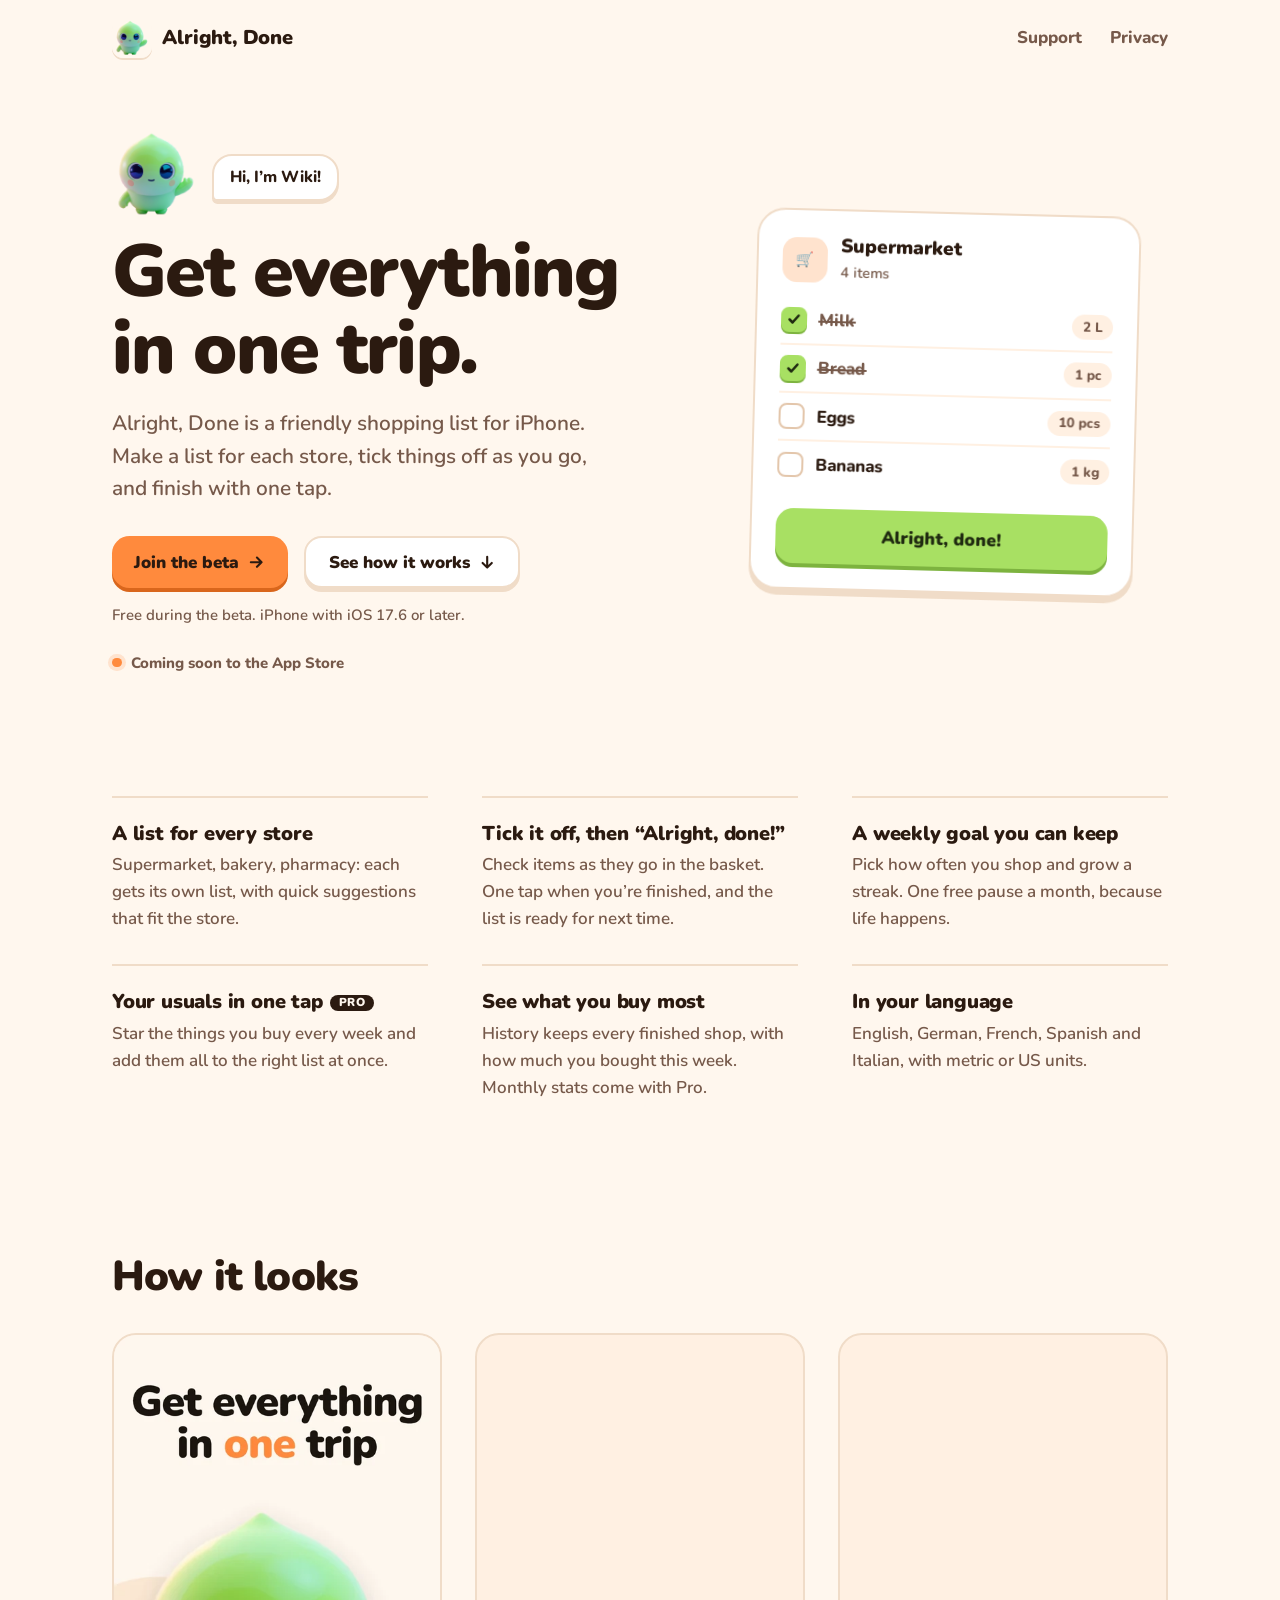
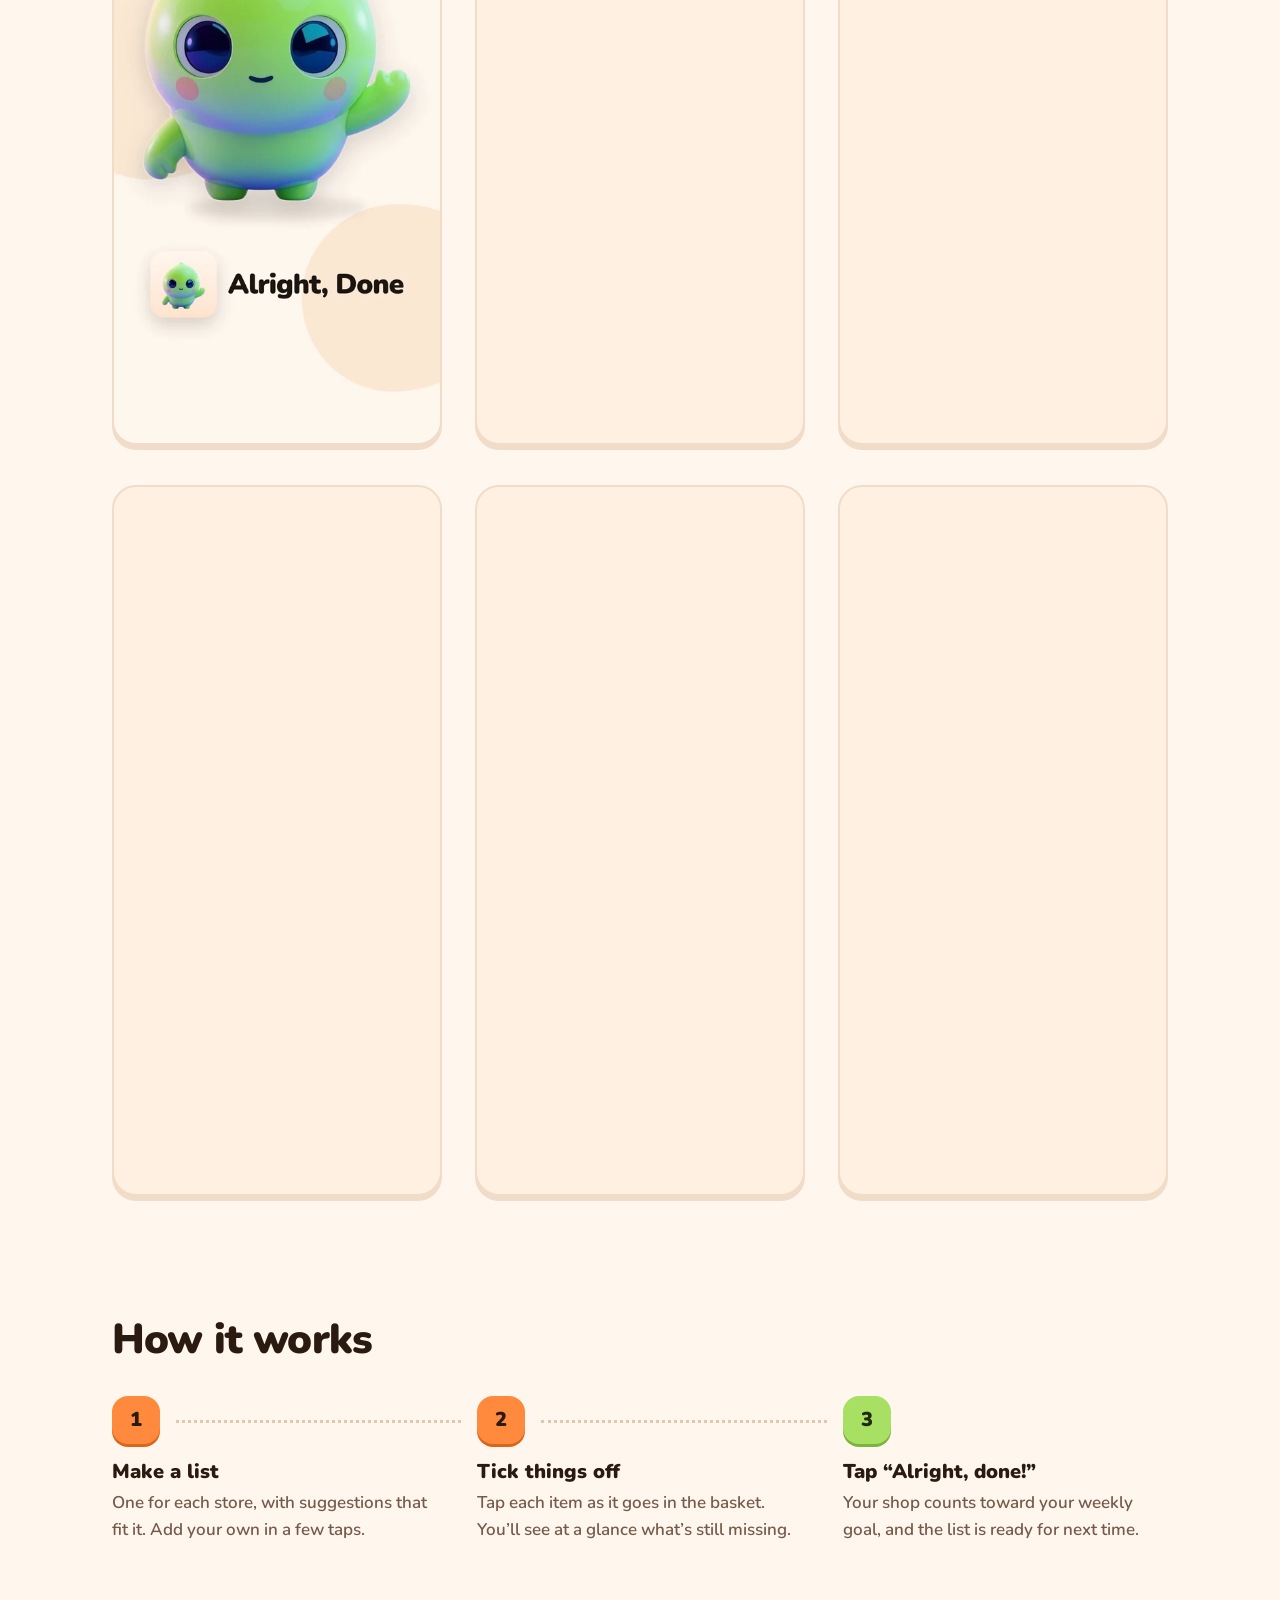
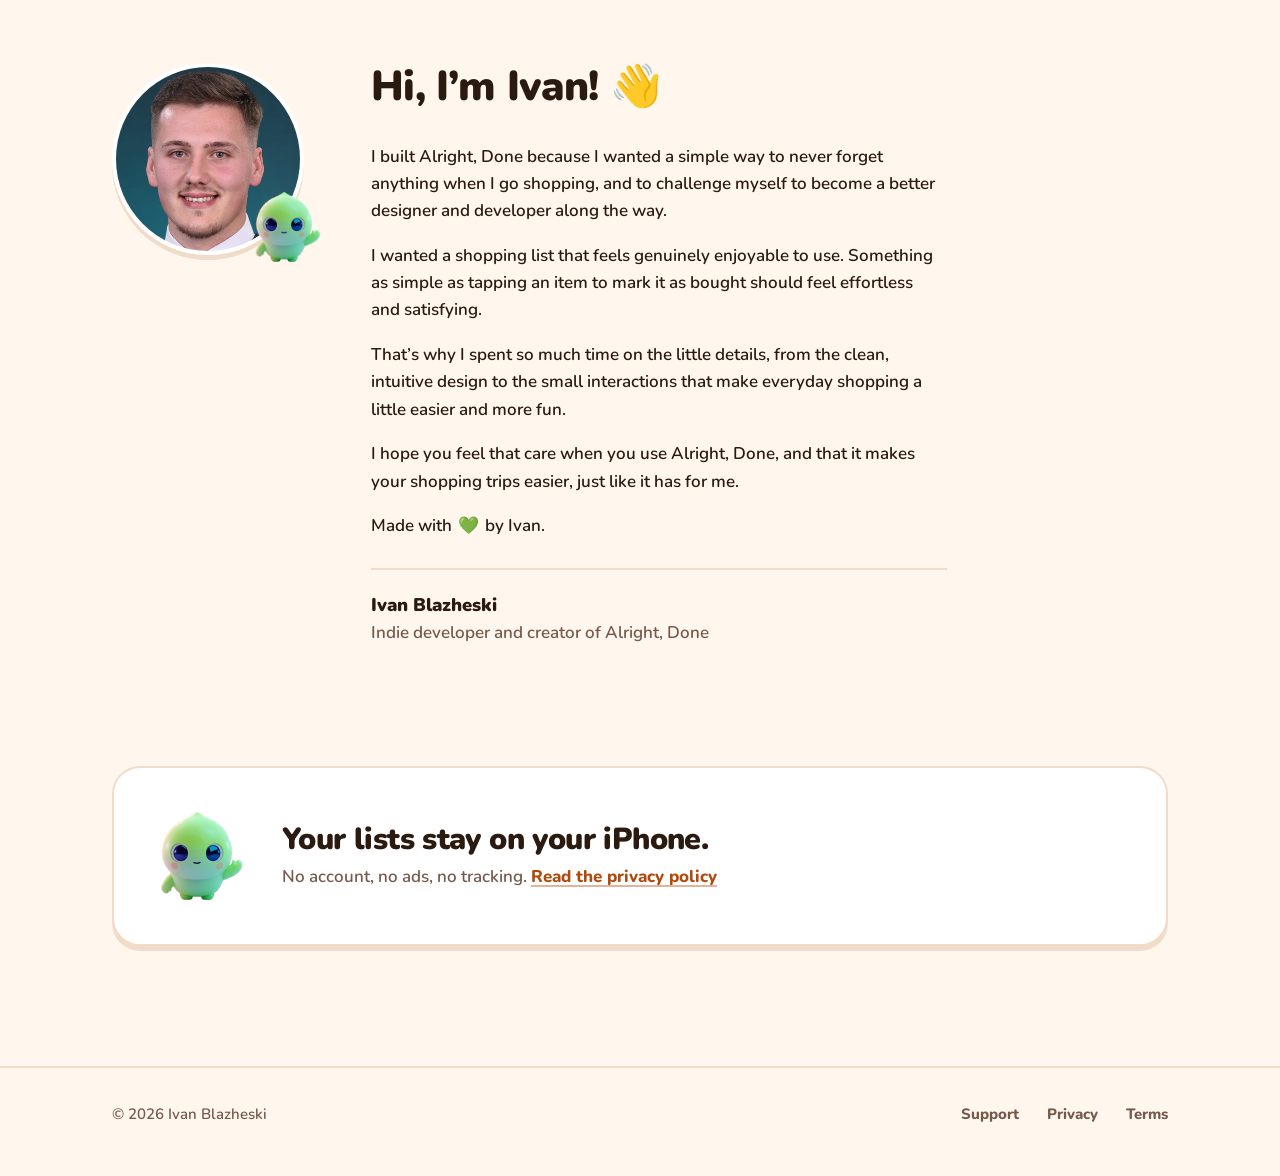
==== commit f898e5a8: "Open the public TestFlight beta, add App Store screenshots, match App Store title and description - " ====
--- a/index.html
+++ b/index.html
@@ -2,12 +2,14 @@
 <html lang="en">
 <head>
 <meta charset="utf-8">
+<meta http-equiv="Content-Security-Policy" content="default-src 'none'; style-src 'self'; font-src 'self'; img-src 'self'; base-uri 'none'; form-action 'none'; upgrade-insecure-requests">
+<meta name="referrer" content="no-referrer">
 <meta name="viewport" content="width=device-width, initial-scale=1">
-<title>Alright, Done: a friendly shopping list for iPhone</title>
-<meta name="description" content="Make a list for each store, tick things off, and get everything in one trip. Your lists stay on your iPhone.">
-<meta property="og:title" content="Alright, Done: a friendly shopping list for iPhone">
-<meta property="og:description" content="Make a list for each store, tick things off, and get everything in one trip. Your lists stay on your iPhone.">
-<meta property="og:image" content="https://ivanblazeski.github.io/alrightdone/assets/apple-touch-icon.png">
+<title>Alright, Done: Shopping List</title>
+<meta name="description" content="Grocery checklist by store. A list for every store, your usuals in one tap, and a weekly streak. No account, no ads, no tracking.">
+<meta property="og:title" content="Alright, Done: Shopping List">
+<meta property="og:description" content="Grocery checklist by store. A list for every store, your usuals in one tap, and a weekly streak. No account, no ads, no tracking.">
+<meta property="og:image" content="https://alrightdone.app/assets/apple-touch-icon.png">
 <meta name="theme-color" content="#FFF7EE" media="(prefers-color-scheme: light)">
 <meta name="theme-color" content="#1B1510" media="(prefers-color-scheme: dark)">
 <link rel="icon" href="assets/favicon.png">
@@ -28,9 +30,11 @@
 <h1>Get everything in one trip.</h1>
 <p class="lead">Alright, Done is a friendly shopping list for iPhone. Make a list for each store, tick things off as you go, and finish with one tap.</p>
 <div class="actions">
-<a class="button" href="#how">See how it works<svg viewBox="0 0 24 24" fill="none" stroke="currentColor" stroke-width="2.75" stroke-linecap="round" stroke-linejoin="round" aria-hidden="true"><path d="M12 5v14M6 13l6 6 6-6"/></svg></a>
+<a class="button" href="https://testflight.apple.com/join/2neGXJNe" rel="noopener noreferrer">Join the beta<svg viewBox="0 0 24 24" fill="none" stroke="currentColor" stroke-width="2.75" stroke-linecap="round" stroke-linejoin="round" aria-hidden="true"><path d="M5 12h14M13 6l6 6-6 6"/></svg></a>
+<a class="button secondary" href="#how">See how it works<svg viewBox="0 0 24 24" fill="none" stroke="currentColor" stroke-width="2.75" stroke-linecap="round" stroke-linejoin="round" aria-hidden="true"><path d="M12 5v14M6 13l6 6 6-6"/></svg></a>
+</div>
+<p class="beta-note">Free during the beta. iPhone with iOS 17.6 or later.</p>
 <p class="status">Coming soon to the App Store</p>
-</div>
 </div>
 <div class="listcard" role="img" aria-label="Example list: Supermarket, with milk and bread ticked off, eggs and bananas still to buy, and an Alright, done! button">
 <div class="listcard-head"><span class="tile" aria-hidden="true">🛒</span><div><strong>Supermarket</strong><span>4 items</span></div></div>
@@ -53,6 +57,18 @@
 <li><h3>Your usuals in one tap<span class="pro">PRO</span></h3><p>Star the things you buy every week and add them all to the right list at once.</p></li>
 <li><h3>See what you buy most</h3><p>History keeps every finished shop, with how much you bought this week. Monthly stats come with Pro.</p></li>
 <li><h3>In your language</h3><p>English, German, French, Spanish and Italian, with metric or US units.</p></li>
+</ul>
+</section>
+
+<section class="screens" aria-labelledby="screens-title">
+<h2 id="screens-title">How it looks</h2>
+<ul class="shots" tabindex="0" aria-label="App Store screenshots">
+<li><picture><source type="image/webp" srcset="assets/screens/01-one-trip-480.webp 480w, assets/screens/01-one-trip-720.webp 720w" sizes="(max-width: 52rem) 15rem, 22rem"><img src="assets/screens/01-one-trip-560.png" alt="Get everything in one trip: Wiki, the app’s green mascot, waving next to the Alright, Done app icon" width="720" height="1564" loading="lazy" decoding="async"></picture></li>
+<li><picture><source type="image/webp" srcset="assets/screens/02-lists-480.webp 480w, assets/screens/02-lists-720.webp 720w" sizes="(max-width: 52rem) 15rem, 22rem"><img src="assets/screens/02-lists-560.png" alt="A list for every store: the Lists screen with a 6-week streak card and lists for Supermarket, BBQ Saturday, Farmers market and Pharmacy" width="720" height="1564" loading="lazy" decoding="async"></picture></li>
+<li><picture><source type="image/webp" srcset="assets/screens/03-tick-480.webp 480w, assets/screens/03-tick-720.webp 720w" sizes="(max-width: 52rem) 15rem, 22rem"><img src="assets/screens/03-tick-560.png" alt="Tick it off as you shop: a Supermarket list grouped into Fruit & Veg and Dairy, with bananas and milk ticked off and an Alright, done! button" width="720" height="1564" loading="lazy" decoding="async"></picture></li>
+<li><picture><source type="image/webp" srcset="assets/screens/04-usuals-480.webp 480w, assets/screens/04-usuals-720.webp 720w" sizes="(max-width: 52rem) 15rem, 22rem"><img src="assets/screens/04-usuals-560.png" alt="Your usuals in one tap: starred usual items for Supermarket and Pharmacy, with an Add 5 to Supermarket button" width="720" height="1564" loading="lazy" decoding="async"></picture></li>
+<li><picture><source type="image/webp" srcset="assets/screens/05-streak-480.webp 480w, assets/screens/05-streak-720.webp 720w" sizes="(max-width: 52rem) 15rem, 22rem"><img src="assets/screens/05-streak-560.png" alt="Keep your weekly streak: a 6-week streak with one pause left, milestone badges and the last 10 weeks" width="720" height="1564" loading="lazy" decoding="async"></picture></li>
+<li><picture><source type="image/webp" srcset="assets/screens/06-private-480.webp 480w, assets/screens/06-private-720.webp 720w" sizes="(max-width: 52rem) 15rem, 22rem"><img src="assets/screens/06-private-560.png" alt="No account. No ads. No tracking. The Lists screen, with Wiki sitting in the corner" width="720" height="1564" loading="lazy" decoding="async"></picture></li>
 </ul>
 </section>
 
--- a/assets/site.css
+++ b/assets/site.css
@@ -76,6 +76,8 @@
   .button:hover{transform:translateY(-1px);box-shadow:0 5px 0 var(--lip)}
 }
 .button:active{transform:translateY(3px);box-shadow:0 1px 0 var(--lip);transition-duration:.08s}
+/* quiet companion to the tangerine button: same shape, surface colours */
+.button.secondary{--lip:var(--border);background:var(--surface);color:var(--ink);border:2px solid var(--border)}
 
 /* hero */
 .hero{display:grid;grid-template-columns:minmax(0,1.1fr) minmax(0,.9fr);gap:3rem 4rem;align-items:center;padding:clamp(1.5rem,1rem + 3vw,4rem) 0 0}
@@ -84,8 +86,9 @@
 .say{display:flex;align-items:flex-end;gap:.75rem}
 .say img{width:5.5rem;height:5.5rem}
 .bubble{position:relative;margin-bottom:1.1rem;background:var(--surface);border:2px solid var(--border);border-radius:1.25rem 1.25rem 1.25rem .35rem;box-shadow:0 3px 0 var(--border);padding:.55rem 1rem;font-weight:800;font-size:1rem;transform-origin:0 100%}
-.actions{display:flex;flex-wrap:wrap;align-items:center;gap:1rem 1.5rem}
-.status{display:inline-flex;align-items:center;gap:.6rem;margin:0;color:var(--ink2);font-weight:800;font-size:var(--t-small)}
+.actions{display:flex;flex-wrap:wrap;align-items:center;gap:1rem}
+.beta-note{margin:.9rem 0 0;color:var(--ink2);font-size:var(--t-small)}
+.status{display:inline-flex;align-items:center;gap:.6rem;margin:1.5rem 0 0;color:var(--ink2);font-weight:800;font-size:var(--t-small)}
 .status::before{content:"";width:.6rem;height:.6rem;border-radius:50%;background:var(--primary);box-shadow:0 0 0 4px var(--tint);flex:none}
 
 /* the list card: the one memorable thing */
@@ -117,7 +120,12 @@
 .pro{display:inline-block;background:var(--ink);color:var(--bg);border-radius:999px;padding:.1rem .55rem;font-size:.72rem;font-weight:900;letter-spacing:.04em;margin-left:.45rem;vertical-align:.2em}
 
 /* section headings */
-.steps h2,.hello h2{font-size:var(--t-h2);letter-spacing:-.02em;margin:0 0 2rem}
+.screens h2,.steps h2,.hello h2{font-size:var(--t-h2);letter-spacing:-.02em;margin:0 0 2rem}
+
+/* how it looks: App Store screenshots, a grid on wide screens, a swipeable strip on phones */
+.screens{margin-top:var(--section)}
+.shots{list-style:none;margin:0;padding:0;display:grid;grid-template-columns:repeat(3,minmax(0,1fr));gap:2.5rem clamp(1.25rem,.5rem + 2vw,2.25rem)}
+.shots img{display:block;width:100%;height:auto;border-radius:1.5rem;border:2px solid var(--border);box-shadow:0 5px 0 var(--border);background:var(--surface2)}
 
 /* how it works: a real sequence, so numbered */
 .steps{margin-top:var(--section);scroll-margin-top:1.5rem}
@@ -166,6 +174,7 @@
 .mail{margin:.5rem 0 1.5rem;flex-wrap:wrap;column-gap:.3em;text-align:center}
 .mail .addr{white-space:nowrap}
 @media (max-width:30rem){
+  .actions .button{flex:1 1 100%}
   .mail{display:flex;flex-direction:column;gap:0;width:100%}
   .mail .label{font-size:.9375rem;font-weight:800}
 }
@@ -188,6 +197,9 @@
 @media (max-width:52rem){
   .hero{grid-template-columns:1fr}
   .listcard{transform:none}
+  .shots{display:flex;gap:1rem;overflow-x:auto;overscroll-behavior-x:contain;scroll-snap-type:x mandatory;scrollbar-width:thin;
+    margin-inline:calc(-1 * var(--gutter));padding:0 var(--gutter) 1.25rem;scroll-padding-inline:var(--gutter)}
+  .shots li{flex:0 0 15rem;scroll-snap-align:start}
   .steps ol{grid-template-columns:1fr;gap:1.75rem}
   .steps li{flex-direction:row;gap:1.1rem}
   .steps li:not(:last-child)::after{top:3.75rem;bottom:-1.5rem;left:1.5rem;right:auto;border-top:0;border-left:3px dotted var(--box)}
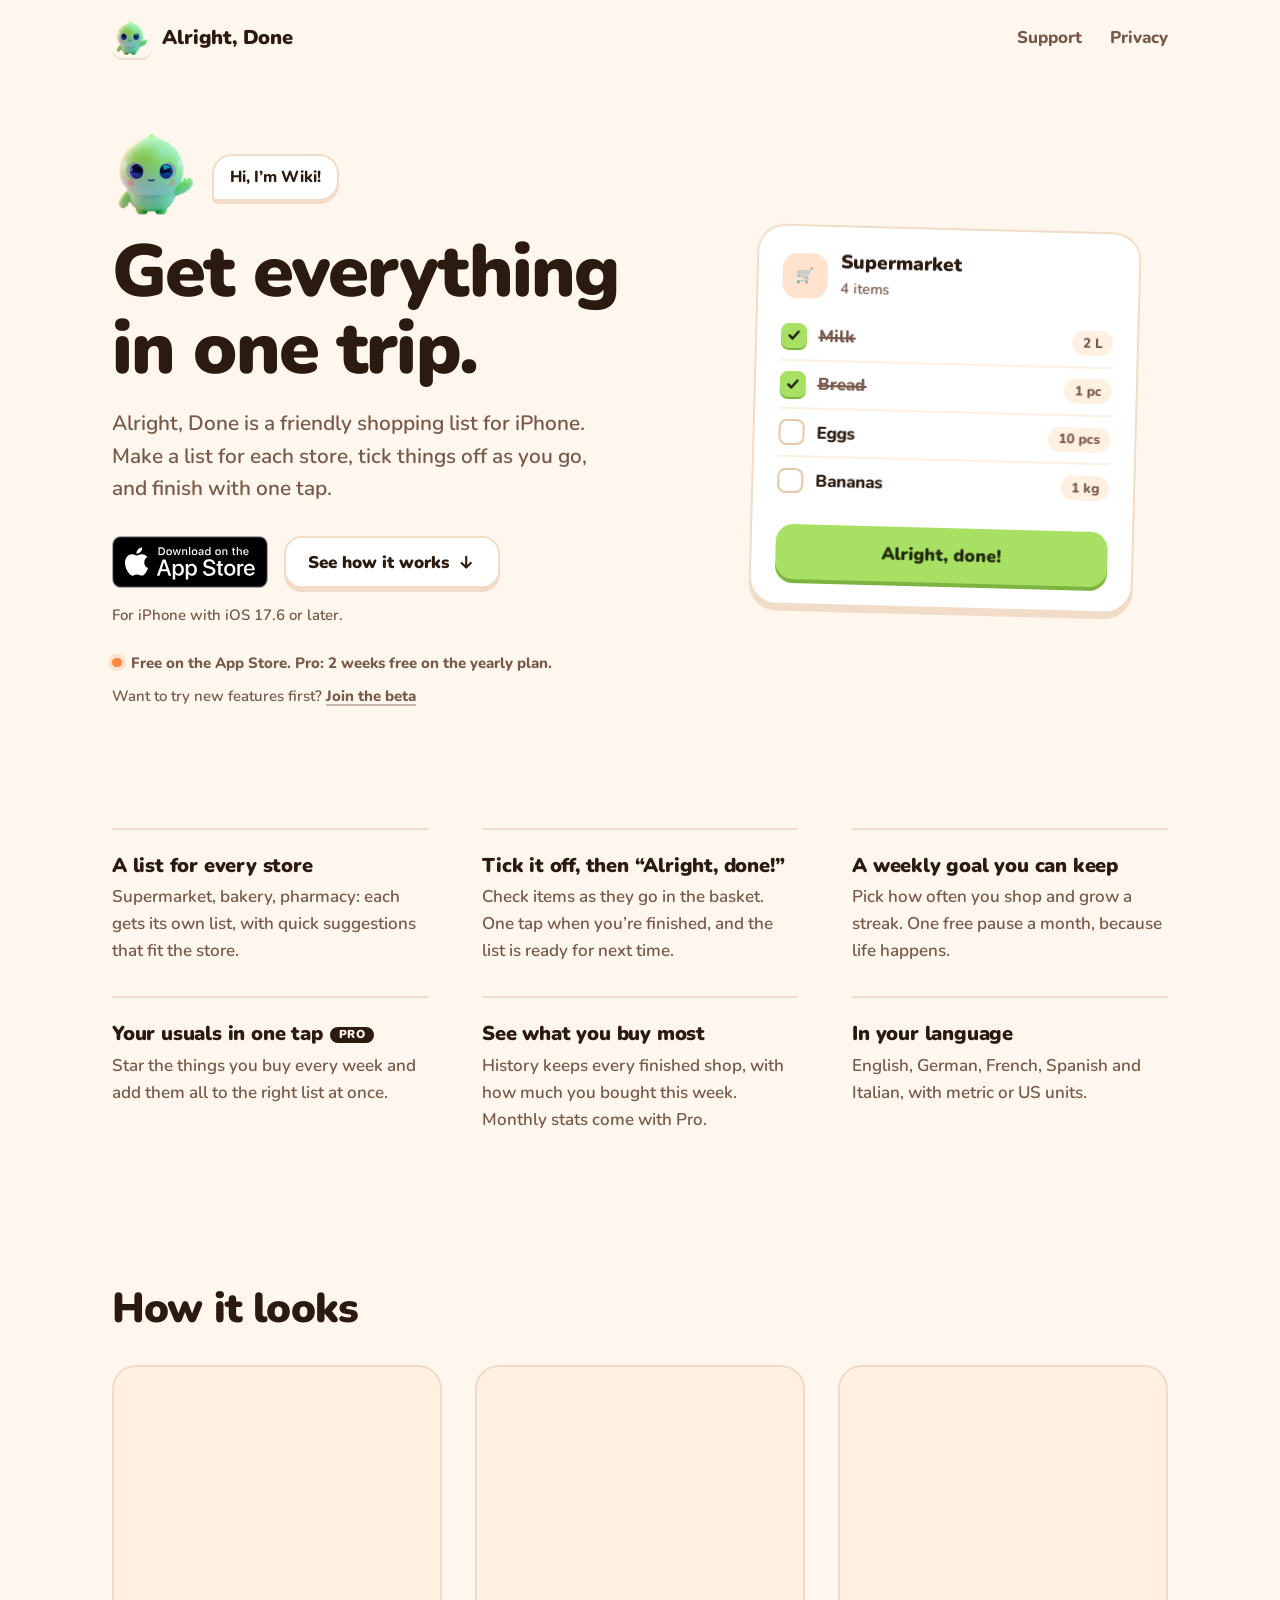
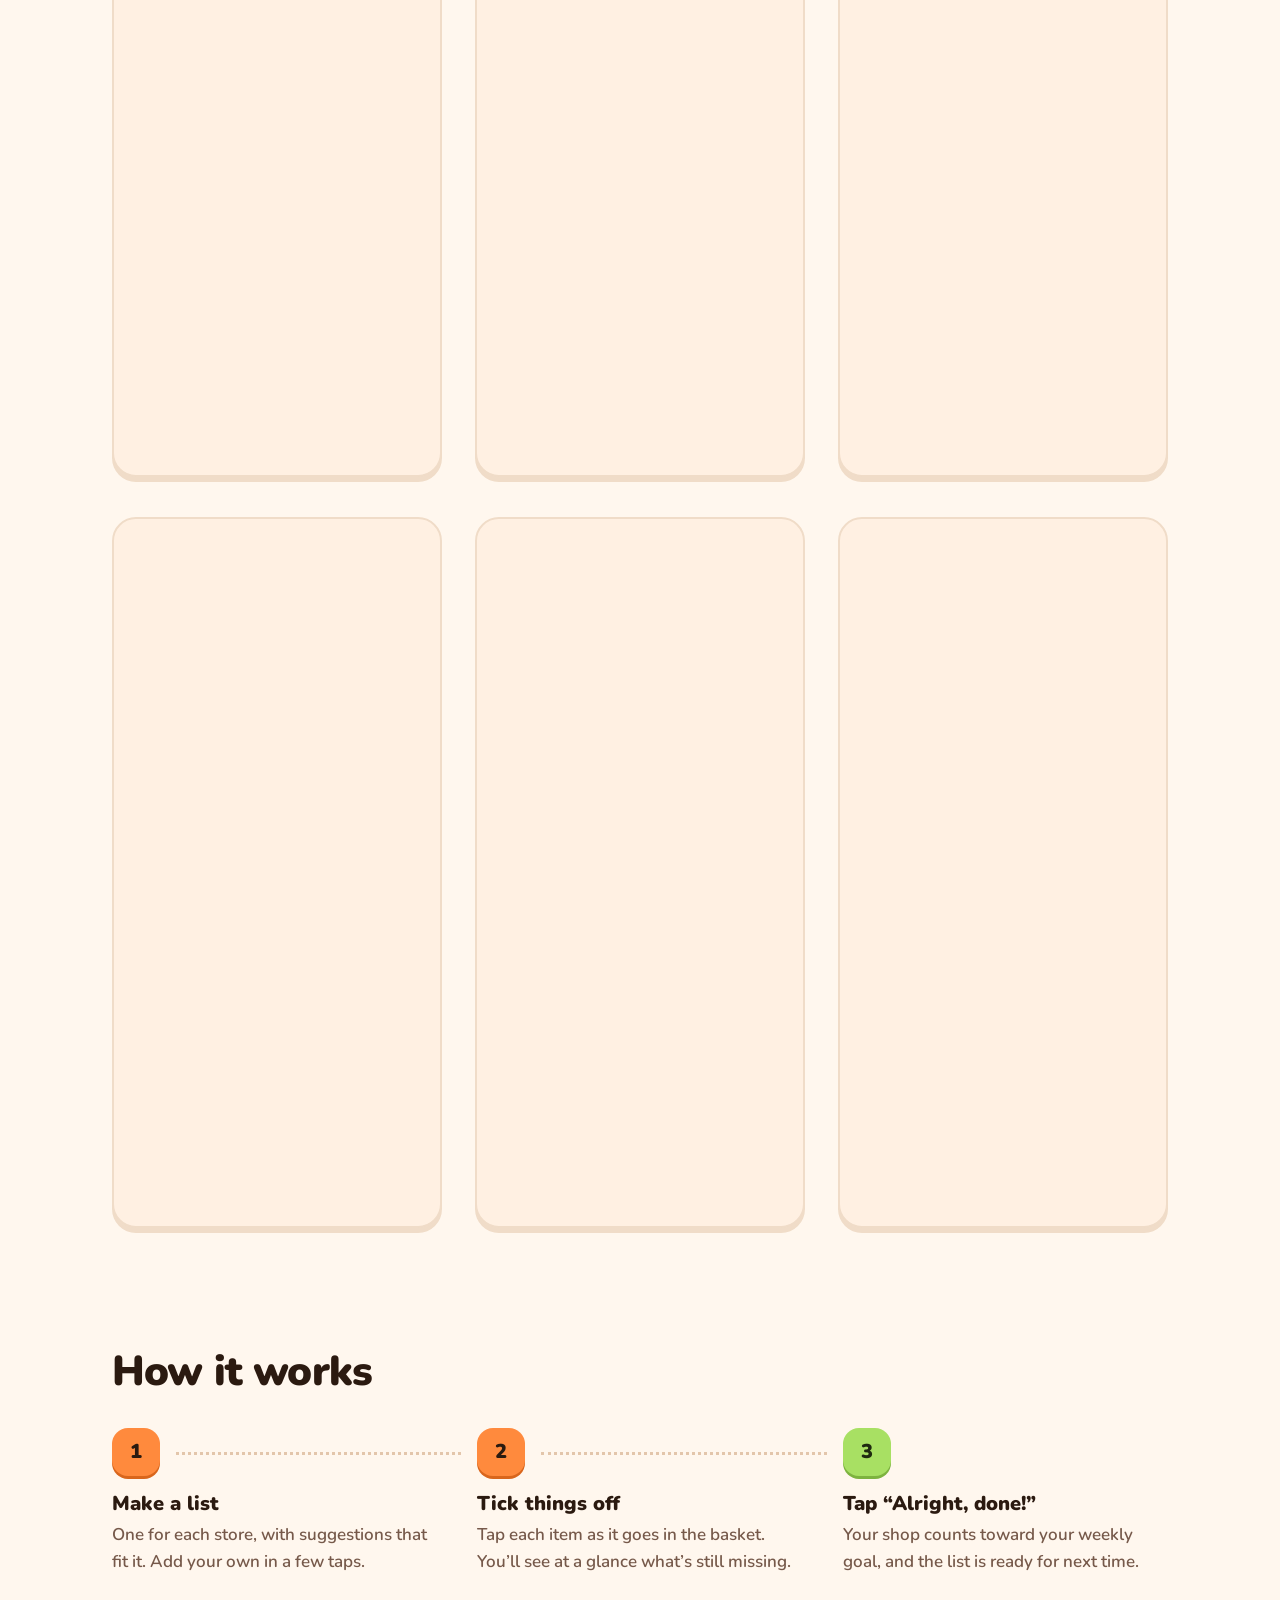
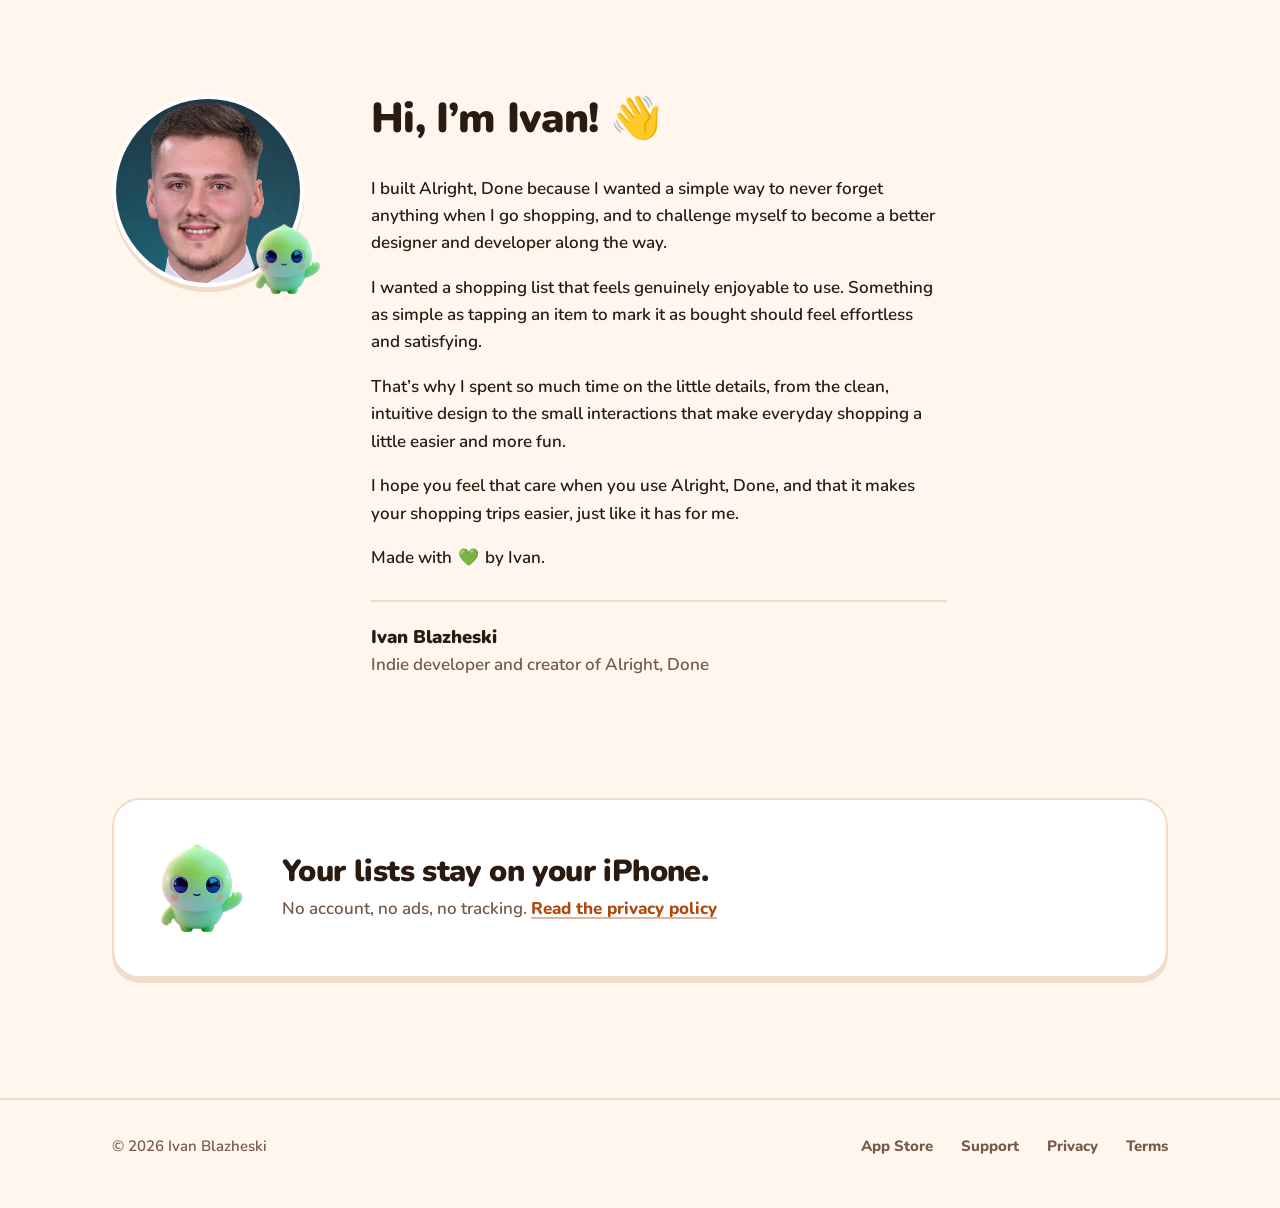
==== commit fa77a42b: "Launch: App Store badge, pricing line, Smart App Banner, App Store links - Home: Apple's official Do" ====
--- a/index.html
+++ b/index.html
@@ -5,6 +5,7 @@
 <meta http-equiv="Content-Security-Policy" content="default-src 'none'; style-src 'self'; font-src 'self'; img-src 'self'; base-uri 'none'; form-action 'none'; upgrade-insecure-requests">
 <meta name="referrer" content="no-referrer">
 <meta name="viewport" content="width=device-width, initial-scale=1">
+<meta name="apple-itunes-app" content="app-id=6837423625">
 <title>Alright, Done: Shopping List</title>
 <meta name="description" content="Grocery checklist by store. A list for every store, your usuals in one tap, and a weekly streak. No account, no ads, no tracking.">
 <meta property="og:title" content="Alright, Done: Shopping List">
@@ -30,11 +31,12 @@
 <h1>Get everything in one trip.</h1>
 <p class="lead">Alright, Done is a friendly shopping list for iPhone. Make a list for each store, tick things off as you go, and finish with one tap.</p>
 <div class="actions">
-<a class="button" href="https://testflight.apple.com/join/2neGXJNe" rel="noopener noreferrer">Join the beta<svg viewBox="0 0 24 24" fill="none" stroke="currentColor" stroke-width="2.75" stroke-linecap="round" stroke-linejoin="round" aria-hidden="true"><path d="M5 12h14M13 6l6 6-6 6"/></svg></a>
+<a class="store-badge" href="https://apps.apple.com/app/id6837423625" rel="noopener noreferrer"><picture><source srcset="assets/badges/download-on-the-app-store-white.svg" media="(prefers-color-scheme: dark)"><img src="assets/badges/download-on-the-app-store-black.svg" alt="Download on the App Store" width="156" height="52"></picture></a>
 <a class="button secondary" href="#how">See how it works<svg viewBox="0 0 24 24" fill="none" stroke="currentColor" stroke-width="2.75" stroke-linecap="round" stroke-linejoin="round" aria-hidden="true"><path d="M12 5v14M6 13l6 6 6-6"/></svg></a>
 </div>
-<p class="beta-note">Free during the beta. iPhone with iOS 17.6 or later.</p>
-<p class="status">Coming soon to the App Store</p>
+<p class="beta-note">For iPhone with iOS 17.6 or later.</p>
+<p class="status">Free on the App Store. Pro: 2 weeks free on the yearly plan.</p>
+<p class="beta-link">Want to try new features first? <a href="https://testflight.apple.com/join/2neGXJNe" rel="noopener noreferrer">Join the beta</a></p>
 </div>
 <div class="listcard" role="img" aria-label="Example list: Supermarket, with milk and bread ticked off, eggs and bananas still to buy, and an Alright, done! button">
 <div class="listcard-head"><span class="tile" aria-hidden="true">🛒</span><div><strong>Supermarket</strong><span>4 items</span></div></div>
@@ -101,7 +103,7 @@
 </main>
 <footer class="site-footer"><div class="wrap">
 <span>© 2026 Ivan Blazheski</span>
-<nav aria-label="Footer"><a href="support/">Support</a><a href="privacy/">Privacy</a><a href="terms/">Terms</a></nav>
+<nav aria-label="Footer"><a href="https://apps.apple.com/app/id6837423625" rel="noopener noreferrer">App Store</a><a href="support/">Support</a><a href="privacy/">Privacy</a><a href="terms/">Terms</a></nav>
 </div></footer>
 </body>
 </html>
--- a/assets/site.css
+++ b/assets/site.css
@@ -58,13 +58,14 @@
 .brand{display:inline-flex;align-items:center;gap:.65rem;min-height:2.75rem;color:var(--ink);text-decoration:none;font-weight:900;font-size:1.25rem;letter-spacing:-.01em}
 .brand img{width:2.5rem;height:2.5rem;border-radius:.7rem;box-shadow:0 2px 0 var(--border)}
 .site-nav,.site-footer nav{display:flex;gap:.25rem;margin-right:-.75rem}
-.site-nav a,.site-footer nav a{display:inline-flex;align-items:center;min-height:2.75rem;padding:0 .75rem;border-radius:.8rem;text-decoration:none;font-weight:800;color:var(--ink2);transition:color .15s ease,background-color .15s ease}
+.site-nav a,.site-footer nav a{display:inline-flex;white-space:nowrap;align-items:center;min-height:2.75rem;padding:0 .75rem;border-radius:.8rem;text-decoration:none;font-weight:800;color:var(--ink2);transition:color .15s ease,background-color .15s ease}
 .site-nav a[aria-current=page],.site-footer nav a[aria-current=page]{color:var(--ink)}
 .site-nav a[aria-current=page]{background:var(--surface2)}
 @media (hover:hover) and (pointer:fine){
   .site-nav a:hover,.site-footer nav a:hover{color:var(--ink);background:var(--surface2)}
 }
 .site-footer{margin-top:var(--section);padding:1.5rem 0 2.5rem;border-top:2px solid var(--border);color:var(--ink2);font-size:var(--t-small)}
+.site-footer nav{flex-wrap:wrap}
 .site-footer .wrap{display:flex;justify-content:space-between;align-items:center;gap:.5rem 1rem;flex-wrap:wrap}
 
 /* buttons: tangerine with a lip, lime is kept for "done" */
@@ -89,6 +90,13 @@
 .actions{display:flex;flex-wrap:wrap;align-items:center;gap:1rem}
 .beta-note{margin:.9rem 0 0;color:var(--ink2);font-size:var(--t-small)}
 .status{display:inline-flex;align-items:center;gap:.6rem;margin:1.5rem 0 0;color:var(--ink2);font-weight:800;font-size:var(--t-small)}
+/* Apple badge: official artwork, unmodified. 52px tall (Apple min 40px); clear space >= 1/4 height (13px) comes from the 1rem .actions gap and surrounding margins. */
+.store-badge{display:inline-flex;border-radius:.8rem;transition:transform .15s ease}
+.store-badge picture,.store-badge img{display:block;width:auto;height:52px}
+@media (hover:hover) and (pointer:fine){ .store-badge:hover{transform:translateY(-1px)} }
+.beta-link{margin:.5rem 0 0;color:var(--ink2);font-size:var(--t-small)}
+.beta-link a{color:inherit;font-weight:800}
+.beta-link a:hover{color:var(--ink)}
 .status::before{content:"";width:.6rem;height:.6rem;border-radius:50%;background:var(--primary);box-shadow:0 0 0 4px var(--tint);flex:none}
 
 /* the list card: the one memorable thing */
